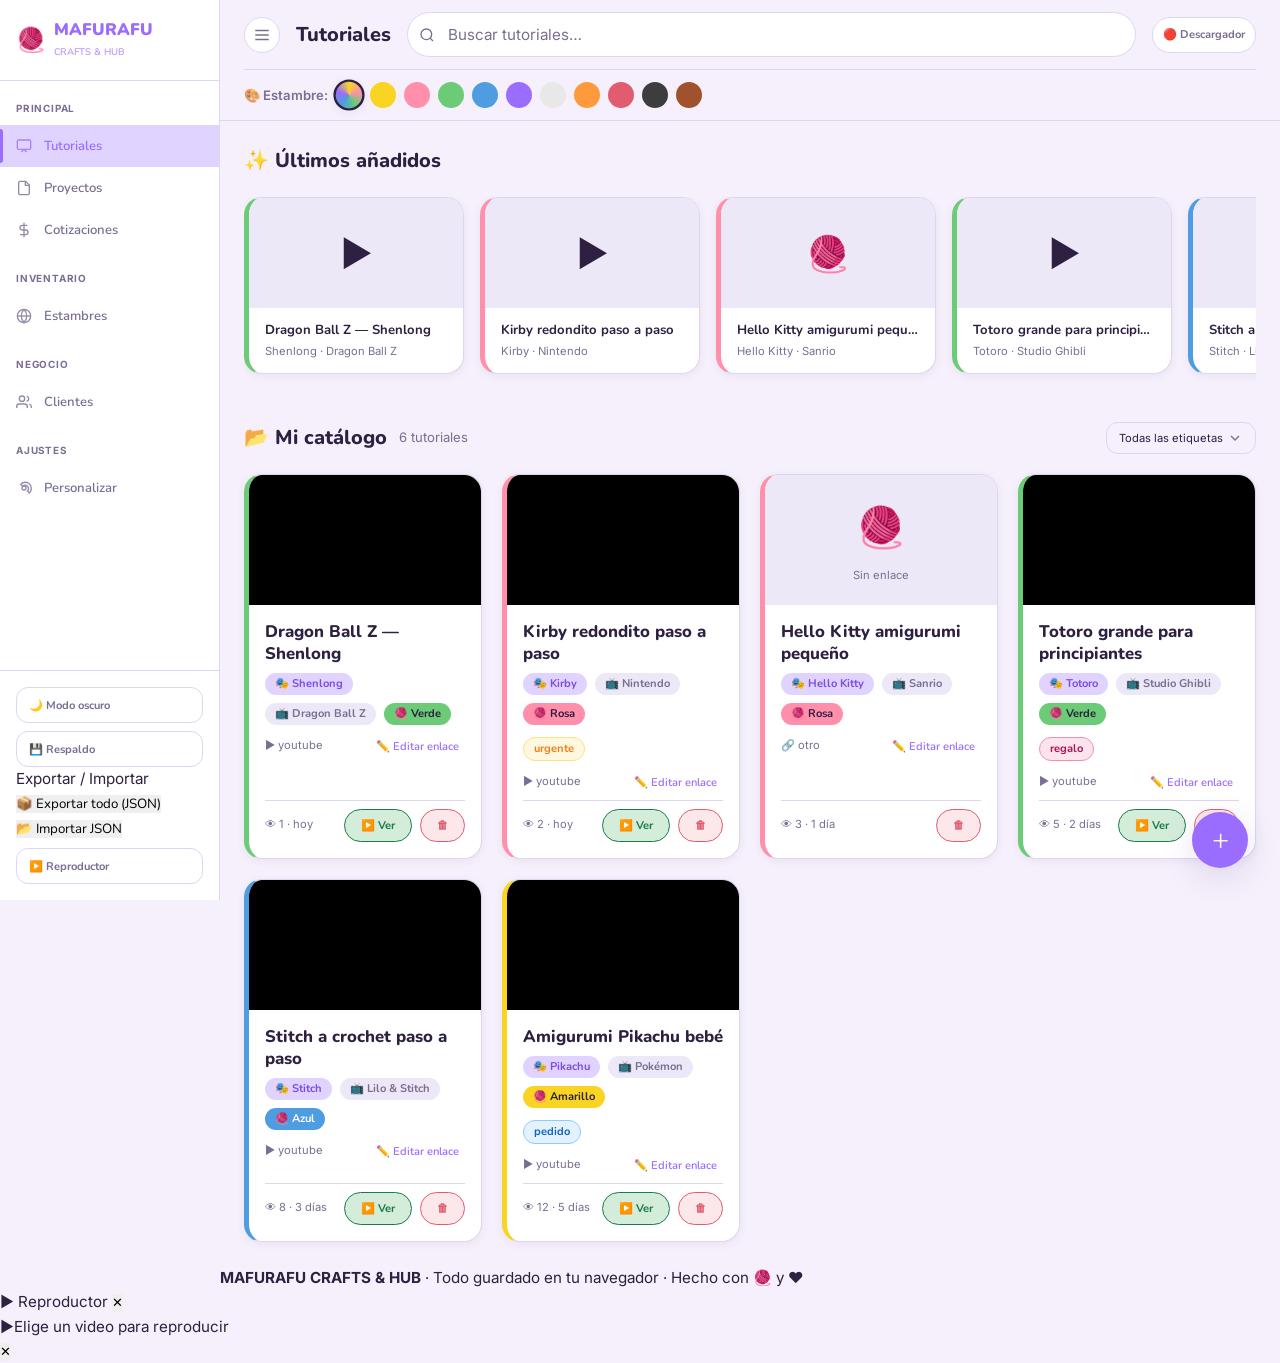
==== index2.html @ 0d252a89 "falta afdinar cosas sirve pero falt aafinaarlas" ====
<!DOCTYPE html>
<html lang="es">
<head>
  <meta charset="UTF-8"/>
  <meta name="viewport" content="width=device-width, initial-scale=1.0"/>
  <title>MAFURAFU CRAFTS & HUB</title>
  <link rel="preconnect" href="https://fonts.googleapis.com"/>
  <link rel="preconnect" href="https://fonts.gstatic.com" crossorigin/>
  <!-- FUENTES CARGADAS: Nunito · Inter · Pacifico · Playfair Display · Quicksand -->
  <link href="https://fonts.googleapis.com/css2?family=Nunito:wght@400;600;700;800;900&family=Inter:wght@400;500;600&family=Pacifico&family=Playfair+Display:wght@700;900&family=Quicksand:wght@500;700&display=swap" rel="stylesheet"/>
  <link rel="stylesheet" href="styles.css"/>
</head>
<body>
<div class="app-layout">
  <!-- ═══════════════════════════════════════════
       SIDEBAR DE NAVEGACIÓN
  ═══════════════════════════════════════════ -->
  <aside class="sidebar" id="sidebar">
    <div class="sidebar-logo">
      <span class="logo-icon">🧶</span>
      <div>MAFURAFU<br><small style="font-size:.6rem;opacity:.7;font-weight:600">CRAFTS & HUB</small></div>
    </div>
    <nav class="sidebar-nav">
      <div class="nav-group-label">Principal</div>
      <button class="nav-item active" data-page="tutoriales">
        <svg width="16" height="16" fill="none" stroke="currentColor" stroke-width="2" viewBox="0 0 24 24"><rect x="2" y="3" width="20" height="14" rx="2"/><path d="m8 21 4-4 4 4"/></svg>
        Tutoriales
      </button>
      <button class="nav-item" data-page="proyectos">
        <svg width="16" height="16" fill="none" stroke="currentColor" stroke-width="2" viewBox="0 0 24 24"><path d="M14.5 2H6a2 2 0 0 0-2 2v16a2 2 0 0 0 2 2h12a2 2 0 0 0 2-2V7.5L14.5 2z"/><polyline points="14 2 14 8 20 8"/></svg>
        Proyectos
      </button>
      <button class="nav-item" data-page="cotizaciones">
        <svg width="16" height="16" fill="none" stroke="currentColor" stroke-width="2" viewBox="0 0 24 24"><line x1="12" y1="1" x2="12" y2="23"/><path d="M17 5H9.5a3.5 3.5 0 0 0 0 7h5a3.5 3.5 0 0 1 0 7H6"/></svg>
        Cotizaciones
      </button>
      <div class="nav-group-label" style="margin-top:var(--space-3)">Inventario</div>
      <button class="nav-item" data-page="estambres">
        <svg width="16" height="16" fill="none" stroke="currentColor" stroke-width="2" viewBox="0 0 24 24"><circle cx="12" cy="12" r="10"/><path d="M12 2a14.5 14.5 0 0 0 0 20 14.5 14.5 0 0 0 0-20"/><path d="M2 12h20"/></svg>
        Estambres
      </button>
      <div class="nav-group-label" style="margin-top:var(--space-3)">Negocio</div>
      <button class="nav-item" data-page="clientes">
        <svg width="16" height="16" fill="none" stroke="currentColor" stroke-width="2" viewBox="0 0 24 24"><path d="M17 21v-2a4 4 0 0 0-4-4H5a4 4 0 0 0-4 4v2"/><circle cx="9" cy="7" r="4"/><path d="M23 21v-2a4 4 0 0 0-3-3.87"/><path d="M16 3.13a4 4 0 0 1 0 7.75"/></svg>
        Clientes
      </button>
      <div class="nav-group-label" style="margin-top:var(--space-3)">Ajustes</div>
      <button class="nav-item" data-page="personalizar">
        <svg width="16" height="16" fill="none" stroke="currentColor" stroke-width="2" viewBox="0 0 24 24"><circle cx="12" cy="12" r="3"/><path d="M19.07 4.93a10 10 0 0 1 1.19 14.69l-3.11-3.11a5 5 0 0 0-7.07-7.07L7 6.41a10 10 0 0 1 12.07-1.48z"/></svg>
        Personalizar
      </button>
    </nav>
    <div class="sidebar-footer">
      <!-- Modo oscuro -->
      <button class="btn-icon" id="dark-mode-btn" title="Modo oscuro" style="width:100%;border-radius:var(--radius-md);gap:var(--space-2);font-size:var(--fs-xs);font-weight:700;font-family:var(--font-display);justify-content:flex-start;padding:0 var(--space-3);">
        🌙 Modo oscuro
      </button>
      <!-- Respaldo -->
      <div style="position:relative">
        <button class="btn-icon" id="backup-btn" style="width:100%;border-radius:var(--radius-md);gap:var(--space-2);font-size:var(--fs-xs);font-weight:700;font-family:var(--font-display);justify-content:flex-start;padding:0 var(--space-3);">
          💾 Respaldo
        </button>
        <div class="backup-menu" id="backup-menu">
          <div class="backup-menu-label">Exportar / Importar</div>
          <button class="backup-menu-item" id="export-btn">📦 Exportar todo (JSON)</button>
          <div class="backup-menu-divider"></div>
          <button class="backup-menu-item" id="import-btn">📂 Importar JSON</button>
        </div>
      </div>
      <!-- Reproductor flotante -->
      <button class="btn-icon" id="open-player-btn" style="width:100%;border-radius:var(--radius-md);gap:var(--space-2);font-size:var(--fs-xs);font-weight:700;font-family:var(--font-display);justify-content:flex-start;padding:0 var(--space-3);">
        ▶️ Reproductor
      </button>
    </div>
  </aside>

  <!-- Overlay para cerrar sidebar en móvil -->
  <div class="sidebar-overlay" id="sidebar-overlay"></div>

  <!-- ═══════════════════════════════════════════
       ÁREA PRINCIPAL
  ═══════════════════════════════════════════ -->
  <div class="main-area">
    <!-- HEADER -->
    <header class="header">
      <div class="header-top">
        <!-- Botón hamburguesa (móvil) -->
        <button class="btn-icon" id="sidebar-toggle" title="Menú" style="display:none">
          <svg width="18" height="18" fill="none" stroke="currentColor" stroke-width="2" viewBox="0 0 24 24"><line x1="3" y1="12" x2="21" y2="12"/><line x1="3" y1="6" x2="21" y2="6"/><line x1="3" y1="18" x2="21" y2="18"/></svg>
        </button>
        <span class="header-page-title" id="header-page-title">Tutoriales</span>
        <div class="search-wrap">
          <svg width="16" height="16" fill="none" stroke="currentColor" stroke-width="2" viewBox="0 0 24 24"><circle cx="11" cy="11" r="8"/><path d="m21 21-4.35-4.35"/></svg>
          <input type="search" id="search-input" class="search-input" placeholder="Buscar…" autocomplete="off"/>
        </div>
        <div class="header-actions">
          <button class="btn-icon" id="downloader-status-btn" title="Estado del descargador" style="font-size:.7rem;font-weight:700;gap:4px;width:auto;padding:0 10px;">
            🔴 Descargador
          </button>
        </div>
      </div>
      <!-- Paleta de colores (solo en tutoriales y proyectos) -->
      <div class="color-palette" id="color-palette" style="display:none">
        <span class="palette-label">🎨 Estambre:</span>
      </div>
    </header>

    <!-- CONTENIDO DE PÁGINAS -->
    <main class="page-content">
      <!-- ═══ PÁGINA: TUTORIALES ═══ -->
      <section class="page-section active" id="page-tutoriales">
        <div class="section-header">
          <h2 class="section-title">✨ Últimos añadidos</h2>
        </div>
        <div class="carousel-track" id="carousel-track"></div>
        <div class="section-header" style="margin-top:var(--space-8)">
          <h2 class="section-title">📂 Mi catálogo</h2>
          <span class="section-count" id="catalog-count"></span>
          <div class="section-actions">
            <select class="form-select" id="filter-tags-tut" style="width:auto;padding:var(--space-2) var(--space-8) var(--space-2) var(--space-3);font-size:var(--fs-xs)">
              <option value="">Todas las etiquetas</option>
              <option value="pedido">Pedido</option>
              <option value="regalo">Regalo</option>
              <option value="bolsa">Bolsa</option>
              <option value="urgente">Urgente</option>
            </select>
          </div>
        </div>
        <div class="cards-grid" id="catalog-grid"></div>
      </section>

      <!-- ═══ PÁGINA: PROYECTOS ═══ -->
      <section class="page-section" id="page-proyectos">
        <div class="section-header">
          <h2 class="section-title">🧶 Proyectos</h2>
          <span class="section-count" id="projects-count"></span>
          <div class="section-actions">
            <select class="form-select" id="filter-status-proj" style="width:auto;padding:var(--space-2) var(--space-8) var(--space-2) var(--space-3);font-size:var(--fs-xs)">
              <option value="">Todos los estados</option>
              <option value="pendiente">Pendiente</option>
              <option value="progreso">En progreso</option>
              <option value="terminado">Terminado</option>
              <option value="entregado">Entregado</option>
            </select>
            <select class="form-select" id="filter-tags-proj" style="width:auto;padding:var(--space-2) var(--space-8) var(--space-2) var(--space-3);font-size:var(--fs-xs)">
              <option value="">Todas las etiquetas</option>
              <option value="pedido">Pedido</option>
              <option value="regalo">Regalo</option>
              <option value="bolsa">Bolsa</option>
              <option value="urgente">Urgente</option>
            </select>
          </div>
        </div>
        <div class="cards-grid" id="projects-grid"></div>
      </section>

      <!-- ═══ PÁGINA: COTIZACIONES ═══ -->
      <section class="page-section" id="page-cotizaciones">
        <div class="section-header">
          <h2 class="section-title">💲 Cotizador de precios</h2>
        </div>
        <div style="display:grid;gap:var(--space-6);grid-template-columns:1fr 1fr;max-width:900px" id="quote-layout">
          <!-- Formulario -->
          <div class="quote-card">
            <h3 style="font-family:var(--font-display);font-weight:800;font-size:var(--fs-md)">Datos del proyecto</h3>
            <div class="form-group" style="margin-bottom:var(--space-4)">
              <label class="form-label">Costo del material (MXN)</label>
              <input class="form-input" type="number" id="q-material" placeholder="0.00" min="0" step="0.01"/>
            </div>
            <div class="form-group" style="margin-bottom:var(--space-4)">
              <label class="form-label">Horas trabajadas</label>
              <input class="form-input" type="number" id="q-hours" placeholder="0" min="0" step="0.5"/>
            </div>
            <div class="form-group" style="margin-bottom:var(--space-4)">
              <label class="form-label">
                Costo por hora (MXN)
                <button type="button" id="edit-hour-rate-btn" style="font-size:var(--fs-xs);color:var(--color-accent);background:none;border:none;cursor:pointer;padding:0 4px;font-weight:600;">✏️ editar</button>
              </label>
              <div style="display:flex;align-items:center;gap:var(--space-2)">
                <input class="form-input" type="number" id="q-hour-rate" placeholder="200.00" min="0" step="1" style="max-width:140px"/>
                <span style="font-size:var(--fs-xs);color:var(--color-text-muted)">$/hr · Base México 2026</span>
              </div>
            </div>
            <div class="form-group" style="margin-bottom:var(--space-2)">
              <label class="form-label">Nivel de detalle</label>
              <div class="quote-detail-selector" id="detail-selector">
                <button class="detail-btn" data-pct="20">Sin detalles<br><small>+20%</small></button>
                <button class="detail-btn" data-pct="25">Poco detalle<br><small>+25%</small></button>
                <button class="detail-btn selected" data-pct="30">Det. moderados<br><small>+30%</small></button>
                <button class="detail-btn" data-pct="35">Mucho detalle<br><small>+35%</small></button>
                <button class="detail-btn" data-pct="40">Demasiados det.<br><small>+40%</small></button>
              </div>
            </div>
            <div class="form-group" style="margin-bottom:var(--space-2)">
              <label class="form-label">Precio de venta real (si ya tiene uno)</label>
              <input class="form-input" type="number" id="q-real-price" placeholder="Opcional" min="0" step="1"/>
            </div>
            <button class="btn-primary" id="calc-quote-btn" style="width:100%">Calcular precio 💲</button>
          </div>
          <!-- Resultado -->
          <div class="quote-result-box" id="quote-result-box" style="align-self:start">
            <div class="quote-result-title">PRECIO SUGERIDO DE VENTA</div>
            <div class="quote-result-price" id="quote-price">$0.00</div>
            <div class="quote-breakdown" id="quote-breakdown">
              <div class="quote-line"><span>Costo material</span><span id="ql-material">$0</span></div>
              <div class="quote-line"><span>Mano de obra</span><span id="ql-labor">$0</span></div>
              <div class="quote-line"><span>% detalle</span><span id="ql-pct">30%</span></div>
              <div class="quote-line total"><span>Precio sugerido</span><span id="ql-total">$0</span></div>
              <div class="quote-line" id="ql-gain-row" style="display:none"><span>Ganancia estimada</span><span id="ql-gain" class="price-gain">$0</span></div>
            </div>
            <button class="btn-primary" id="save-quote-btn" style="width:100%;margin-top:var(--space-4)">Guardar cotización</button>
          </div>
        </div>
        <!-- Lista de cotizaciones guardadas -->
        <div style="margin-top:var(--space-8)">
          <div class="section-header"><h2 class="section-title">📋 Cotizaciones guardadas</h2></div>
          <div class="cards-grid" id="quotes-grid"></div>
        </div>
      </section>

      <!-- ═══ PÁGINA: ESTAMBRES ═══ -->
      <section class="page-section" id="page-estambres">
        <div class="section-header">
          <h2 class="section-title">🧶 Inventario de estambre</h2>
          <span class="section-count" id="yarn-count"></span>
        </div>
        <div class="yarn-inventory-grid" id="yarn-inventory-grid"></div>
      </section>

      <!-- ═══ PÁGINA: CLIENTES ═══ -->
      <section class="page-section" id="page-clientes">
        <div class="section-header">
          <h2 class="section-title">👥 Clientes</h2>
          <span class="section-count" id="clients-count"></span>
        </div>
        <div class="cards-grid" style="grid-template-columns:1fr" id="clients-grid"></div>
      </section>

      <!-- ═══ PÁGINA: PERSONALIZAR ═══ -->
      <section class="page-section" id="page-personalizar">
        <div class="section-header"><h2 class="section-title">🎨 Personalizar interfaz</h2></div>
        <div class="customize-section">
          <!-- Fondo -->
          <div class="customize-card">
            <h3>🖼️ Color de fondo</h3>
            <div style="display:flex;align-items:center;gap:var(--space-4);flex-wrap:wrap">
              <label style="display:flex;flex-direction:column;align-items:center;gap:4px;cursor:pointer;font-size:var(--fs-xs)">
                <input type="color" id="bg-color-picker" value="#f5f0fb" style="width:52px;height:52px;border-radius:50%;border:3px solid var(--color-border);cursor:pointer;appearance:none;-webkit-appearance:none;padding:3px"/>
                Color fondo
              </label>
              <label style="display:flex;flex-direction:column;align-items:center;gap:4px;cursor:pointer;font-size:var(--fs-xs)">
                <input type="color" id="accent-color-picker" value="#9b6dff" style="width:52px;height:52px;border-radius:50%;border:3px solid var(--color-border);cursor:pointer;appearance:none;-webkit-appearance:none;padding:3px"/>
                Color acento
              </label>
              <div>
                <div style="font-size:var(--fs-sm);font-weight:600;margin-bottom:var(--space-2)">Temas predefinidos</div>
                <div class="color-theme-row" id="color-themes-row"></div>
              </div>
            </div>
          </div>
          <!-- Tipografía -->
          <div class="customize-card">
            <h3>✍️ Tipografía</h3>
            <div style="margin-bottom:var(--space-3)">
              <div style="font-size:var(--fs-sm);font-weight:600;margin-bottom:var(--space-2)">Fuente de títulos (display)</div>
              <div class="font-preview-row" id="font-display-options"></div>
            </div>
            <div>
              <div style="font-size:var(--fs-sm);font-weight:600;margin-bottom:var(--space-2)">Fuente de texto (body)</div>
              <div class="font-preview-row" id="font-body-options"></div>
            </div>
            <div style="margin-top:var(--space-4)">
              <label class="form-label">Agregar fuente desde Google Fonts (nombre exacto)</label>
              <div style="display:flex;gap:var(--space-2)">
                <input class="form-input" type="text" id="custom-font-input" placeholder="Ej: Caveat, Lobster, Lato…" style="flex:1"/>
                <select class="form-select" id="custom-font-target" style="width:auto;padding:var(--space-3) var(--space-8) var(--space-3) var(--space-3)">
                  <option value="display">Títulos</option>
                  <option value="body">Texto</option>
                </select>
                <button class="btn-primary" id="load-custom-font-btn" style="white-space:nowrap">Cargar</button>
              </div>
              <p class="form-hint">Escribe el nombre de cualquier fuente de <a href="https://fonts.google.com" target="_blank" style="color:var(--color-accent)">Google Fonts</a></p>
            </div>
          </div>
          <!-- Costo por hora -->
          <div class="customize-card">
            <h3>⏱️ Tarifa por hora (México)</h3>
            <div class="hour-rate-row">
              <label>Costo hora de trabajo:</label>
              <input class="form-input" type="number" id="global-hour-rate" placeholder="200" min="1" step="1"/>
              <span style="font-size:var(--fs-sm);color:var(--color-text-muted)">MXN / hora</span>
              <button class="btn-primary" id="save-hour-rate-btn">Guardar</button>
            </div>
            <p class="form-hint" style="margin-top:var(--space-2)">Esta tarifa se usa como base en el cotizador. Actualiza según el salario vigente.</p>
          </div>
        </div>
      </section>
    </main><!-- /page-content -->

    <footer class="footer">
      <strong>MAFURAFU CRAFTS & HUB</strong> · Todo guardado en tu navegador · Hecho con 🧶 y ❤️
    </footer>
  </div><!-- /main-area -->
</div><!-- /app-layout -->

<!-- FAB contextual -->
<button class="fab" id="fab-btn" title="Agregar nuevo" aria-label="Agregar">+</button>

<!-- ═══════════════════════════════════════════
     REPRODUCTOR FLOTANTE ARRASTRABLE
═══════════════════════════════════════════ -->
<div class="float-player" id="float-player">
  <div class="float-player-header" id="float-player-handle">
    <span>▶️</span>
    <span class="float-player-title" id="float-player-title">Reproductor</span>
    <button class="float-player-close" id="float-player-close">✕</button>
  </div>
  <div class="float-player-body">
    <div class="player-placeholder" id="player-placeholder">
      <span>▶️</span><span>Elige un video para reproducir</span>
    </div>
    <iframe id="float-player-iframe" src="" title="Reproductor" allow="accelerometer;autoplay;clipboard-write;encrypted-media;gyroscope;picture-in-picture" allowfullscreen style="display:none"></iframe>
  </div>
</div>

<!-- LIGHTBOX -->
<div class="lightbox" id="lightbox">
  <button class="lightbox-close" id="lightbox-close">✕</button>
  <img id="lightbox-img" src="" alt=""/>
</div>

<!-- ═══════════════════════════════════════════
     MODALES
═══════════════════════════════════════════ -->

<!-- MODAL: NUEVO TUTORIAL -->
<div class="modal-overlay" id="modal-tutorial">
  <div class="modal-box">
    <div class="modal-header">
      <h2 class="modal-title">✍️ Nuevo tutorial</h2>
      <button class="modal-close" data-modal="modal-tutorial">✕</button>
    </div>
    <div class="form-group">
      <label class="form-label">Título <span class="req">*</span></label>
      <input class="form-input" type="text" id="t-titulo" placeholder="Ej. Amigurumi Pikachu" maxlength="80"/>
    </div>
    <div class="form-row">
      <div class="form-group">
        <label class="form-label">Personaje <span class="req">*</span></label>
        <input class="form-input" type="text" id="t-personaje" placeholder="Ej. Pikachu" maxlength="50"/>
      </div>
      <div class="form-group">
        <label class="form-label">Saga / Serie</label>
        <input class="form-input" type="text" id="t-saga" placeholder="Ej. Pokémon" maxlength="50"/>
      </div>
    </div>
    <!-- COLOR -->
    <div class="form-group">
      <label class="form-label">Color de estambre <span class="req">*</span></label>
      <div class="color-chips-grid" id="tut-color-chips"></div>
      <button type="button" class="btn-add-color" id="tut-btn-add-color">
        <svg width="13" height="13" fill="none" stroke="currentColor" stroke-width="2.5" viewBox="0 0 24 24"><line x1="12" y1="5" x2="12" y2="19"/><line x1="5" y1="12" x2="19" y2="12"/></svg>
        Agregar color personalizado
      </button>
      <div class="custom-color-panel" id="tut-color-panel">
        <div class="ccp-row">
          <label class="ccp-wheel-wrap">
            <input type="color" id="tut-cpicker" value="#ff69b4"/>
            <span class="ccp-wheel-label">🎨 Rueda</span>
          </label>
          <div class="ccp-fields">
            <div class="ccp-preview-big" id="tut-cpreview"></div>
            <div class="ccp-hex-label">Hex</div>
            <input class="ccp-hex-input" type="text" id="tut-chex" placeholder="#ff69b4" maxlength="7"/>
          </div>
        </div>
        <div class="ccp-name-row">
          <input class="form-input" type="text" id="tut-cname" placeholder="Nombre del color" maxlength="30"/>
          <button type="button" class="btn-save-custom-color" id="tut-csave">Guardar y usar</button>
        </div>
      </div>
      <div class="selected-color-row" id="tut-selected-row">
        <div class="color-preview-swatch" id="tut-swatch"></div>
        <span class="selected-color-name" id="tut-color-name">Ninguno</span>
      </div>
    </div>
    <!-- ENLACE -->
    <div class="form-group">
      <label class="form-label">Enlace del tutorial</label>
      <div style="display:flex;gap:var(--space-2)">
        <select class="form-select" id="t-link-type" style="width:auto;padding:var(--space-3) var(--space-8) var(--space-3) var(--space-3)">
          <option value="youtube">▶️ YouTube</option>
          <option value="tiktok">🎵 TikTok</option>
          <option value="instagram">📸 Instagram</option>
          <option value="pdf">📄 PDF</option>
          <option value="otro">🔗 Otro</option>
        </select>
        <input class="form-input" type="url" id="t-url" placeholder="https://…" style="flex:1"/>
      </div>
      <p class="form-hint">YouTube se incrusta automáticamente. Otros tipos se abren en nueva pestaña.</p>
    </div>
    <!-- DESCARGAR VIDEO -->
    <div class="form-group" id="tut-download-row" style="display:none">
      <label class="form-label">⬇️ Descargador</label>
      <div style="display:flex;gap:var(--space-2);align-items:center;flex-wrap:wrap">
        <button type="button" class="btn-secondary" id="tut-get-info-btn" style="font-size:var(--fs-xs)">🔍 Obtener info</button>
        <button type="button" class="btn-secondary" id="tut-transcript-btn" style="font-size:var(--fs-xs)">📝 Transcripción</button>
        <button type="button" class="btn-primary" id="tut-download-btn" style="font-size:var(--fs-xs)">⬇️ Descargar video</button>
      </div>
      <div id="tut-download-result" style="margin-top:var(--space-2);font-size:var(--fs-xs);color:var(--color-text-muted)"></div>
    </div>
    <!-- ETIQUETAS -->
    <div class="form-group">
      <label class="form-label">Etiquetas</label>
      <div style="display:flex;flex-wrap:wrap;gap:var(--space-2)" id="tut-tag-selector">
        <label class="color-chip" style="cursor:pointer"><input type="checkbox" value="pedido" style="display:none"> 📦 Pedido</label>
        <label class="color-chip" style="cursor:pointer"><input type="checkbox" value="regalo" style="display:none"> 🎁 Regalo</label>
        <label class="color-chip" style="cursor:pointer"><input type="checkbox" value="bolsa" style="display:none"> 🛍️ Bolsa</label>
        <label class="color-chip" style="cursor:pointer"><input type="checkbox" value="urgente" style="display:none"> 🔥 Urgente</label>
      </div>
    </div>
    <div class="form-actions">
      <button class="btn-secondary" data-modal="modal-tutorial">Cancelar</button>
      <button class="btn-primary" id="save-tutorial-btn">Guardar tutorial 🧶</button>
    </div>
  </div>
</div>

<!-- MODAL: NUEVO PROYECTO -->
<div class="modal-overlay" id="modal-proyecto">
  <div class="modal-box modal-wide">
    <div class="modal-header">
      <h2 class="modal-title">🧶 Nuevo proyecto</h2>
      <button class="modal-close" data-modal="modal-proyecto">✕</button>
    </div>
    <div class="form-row">
      <div class="form-group">
        <label class="form-label">Nombre del proyecto <span class="req">*</span></label>
        <input class="form-input" type="text" id="p-nombre" placeholder="Ej. Muñeco Stitch grande" maxlength="80"/>
      </div>
      <div class="form-group">
        <label class="form-label">Cliente (opcional)</label>
        <input class="form-input" type="text" id="p-cliente" placeholder="Nombre del cliente" list="clients-datalist"/>
        <datalist id="clients-datalist"></datalist>
      </div>
    </div>
    <div class="form-row">
      <div class="form-group">
        <label class="form-label">Estado</label>
        <select class="form-select" id="p-estado">
          <option value="pendiente">⏳ Pendiente</option>
          <option value="progreso">🔧 En progreso</option>
          <option value="terminado">✅ Terminado</option>
          <option value="entregado">📦 Entregado</option>
        </select>
      </div>
      <div class="form-group">
        <label class="form-label">Número de colores de estambre</label>
        <input class="form-input" type="number" id="p-num-colors" placeholder="1" min="1" max="20" value="1"/>
      </div>
    </div>
    <!-- Colores del proyecto -->
    <div class="form-group">
      <label class="form-label">Colores a usar</label>
      <div id="p-colors-slots"></div>
    </div>
    <!-- Materiales extra -->
    <div class="form-group">
      <label class="form-label">Materiales extra (ojitos, alambre, botones…)</label>
      <div id="p-extras-list"></div>
      <button type="button" class="btn-add-color" id="p-add-extra-btn">+ Agregar extra</button>
      <p class="form-hint">Puedes usar emojis para representar el material: 👀 ojitos · 🔗 alambre · 🪡 aguja</p>
    </div>
    <!-- Datos de costo -->
    <div class="form-row">
      <div class="form-group">
        <label class="form-label">Metros estimados de estambre</label>
        <input class="form-input" type="number" id="p-metros" placeholder="0" min="0"/>
      </div>
      <div class="form-group">
        <label class="form-label">Costo del material (MXN)</label>
        <input class="form-input" type="number" id="p-costo-material" placeholder="0.00" min="0" step="0.01"/>
      </div>
    </div>
    <div class="form-row">
      <div class="form-group">
        <label class="form-label">Horas estimadas de trabajo</label>
        <input class="form-input" type="number" id="p-horas" placeholder="0" min="0" step="0.5"/>
      </div>
      <div class="form-group">
        <label class="form-label">Nivel de detalle</label>
        <select class="form-select" id="p-detalle">
          <option value="20">Sin detalles (+20%)</option>
          <option value="25">Poco detalle (+25%)</option>
          <option value="30" selected>Det. moderados (+30%)</option>
          <option value="35">Mucho detalle (+35%)</option>
          <option value="40">Demasiados det. (+40%)</option>
        </select>
      </div>
    </div>
    <div class="form-group">
      <label class="form-label">Notas / descripción</label>
      <textarea class="form-textarea" id="p-notas" placeholder="Descripción, especificaciones, etc."></textarea>
    </div>
    <!-- Etiquetas -->
    <div class="form-group">
      <label class="form-label">Etiquetas</label>
      <div style="display:flex;flex-wrap:wrap;gap:var(--space-2)" id="proj-tag-selector">
        <label class="color-chip" style="cursor:pointer"><input type="checkbox" value="pedido" style="display:none"> 📦 Pedido</label>
        <label class="color-chip" style="cursor:pointer"><input type="checkbox" value="regalo" style="display:none"> 🎁 Regalo</label>
        <label class="color-chip" style="cursor:pointer"><input type="checkbox" value="bolsa" style="display:none"> 🛍️ Bolsa</label>
        <label class="color-chip" style="cursor:pointer"><input type="checkbox" value="urgente" style="display:none"> 🔥 Urgente</label>
      </div>
    </div>
    <div class="form-actions">
      <button class="btn-secondary" data-modal="modal-proyecto">Cancelar</button>
      <button class="btn-primary" id="save-proyecto-btn">Guardar proyecto 🧶</button>
    </div>
  </div>
</div>

<!-- MODAL: NUEVO ESTAMBRE -->
<div class="modal-overlay" id="modal-estambre">
  <div class="modal-box">
    <div class="modal-header">
      <h2 class="modal-title">🧶 Agregar estambre</h2>
      <button class="modal-close" data-modal="modal-estambre">✕</button>
    </div>
    <div class="form-group">
      <label class="form-label">Nombre / marca <span class="req">*</span></label>
      <input class="form-input" type="text" id="y-nombre" placeholder="Ej. Caron · Amigurumi suave"/>
    </div>
    <div class="form-row">
      <div class="form-group">
        <label class="form-label">Color <span class="req">*</span></label>
        <div class="color-chips-grid" id="yarn-color-chips" style="max-height:120px;overflow-y:auto"></div>
        <div class="selected-color-row" id="yarn-selected-row" style="margin-top:var(--space-2)">
          <div class="color-preview-swatch" id="yarn-swatch"></div>
          <span class="selected-color-name" id="yarn-color-name">Ninguno</span>
        </div>
      </div>
      <div class="form-group">
        <label class="form-label">Gramaje (g)</label>
        <input class="form-input" type="number" id="y-gramaje" placeholder="100" min="0"/>
        <label class="form-label" style="margin-top:var(--space-2)">Cantidad (bolas)</label>
        <input class="form-input" type="number" id="y-cantidad" placeholder="1" min="1"/>
      </div>
    </div>
    <div class="form-group">
      <label class="form-label">Nivel actual</label>
      <div style="display:flex;gap:var(--space-2);flex-wrap:wrap">
        <button type="button" class="detail-btn selected" data-level="100">🟢 Completo</button>
        <button type="button" class="detail-btn" data-level="75">🟡 Sobra mucho</button>
        <button type="button" class="detail-btn" data-level="50">🟠 Sobra poco</button>
        <button type="button" class="detail-btn" data-level="25">🔴 Casi sin</button>
        <button type="button" class="detail-btn" data-level="0">⚫ Agotado</button>
      </div>
    </div>
    <div class="form-actions">
      <button class="btn-secondary" data-modal="modal-estambre">Cancelar</button>
      <button class="btn-primary" id="save-estambre-btn">Guardar estambre</button>
    </div>
  </div>
</div>

<!-- MODAL: NUEVO CLIENTE -->
<div class="modal-overlay" id="modal-cliente">
  <div class="modal-box">
    <div class="modal-header">
      <h2 class="modal-title">👤 Nuevo cliente</h2>
      <button class="modal-close" data-modal="modal-cliente">✕</button>
    </div>
    <div class="form-row">
      <div class="form-group">
        <label class="form-label">Nombre <span class="req">*</span></label>
        <input class="form-input" type="text" id="c-nombre" placeholder="Nombre completo"/>
      </div>
      <div class="form-group">
        <label class="form-label">Teléfono / WhatsApp</label>
        <input class="form-input" type="tel" id="c-tel" placeholder="+52 …"/>
      </div>
    </div>
    <div class="form-group">
      <label class="form-label">Notas</label>
      <textarea class="form-textarea" id="c-notas" placeholder="Preferencias, colores favoritos, etc."></textarea>
    </div>
    <div class="form-actions">
      <button class="btn-secondary" data-modal="modal-cliente">Cancelar</button>
      <button class="btn-primary" id="save-cliente-btn">Guardar cliente</button>
    </div>
  </div>
</div>

<!-- MODAL: MARCAR PROYECTO TERMINADO -->
<div class="modal-overlay" id="modal-finish">
  <div class="modal-box">
    <div class="modal-header">
      <h2 class="modal-title">🎉 Marcar como terminado</h2>
      <button class="modal-close" data-modal="modal-finish">✕</button>
    </div>
    <div class="form-group">
      <label class="form-label">Precio final de venta (MXN)</label>
      <input class="form-input" type="number" id="f-precio-real" placeholder="0.00" min="0" step="0.01"/>
    </div>
    <div class="form-group">
      <label class="form-label">Tiempo real invertido</label>
      <input class="form-input" type="text" id="f-tiempo-real" placeholder="Ej. 3 días / 12 horas"/>
    </div>
    <div class="form-group">
      <label class="form-label">Notas o comentarios finales</label>
      <textarea class="form-textarea" id="f-notas" placeholder="Detalles de entrega, comentarios del cliente..."></textarea>
    </div>
    <div class="form-actions">
      <button class="btn-secondary" data-modal="modal-finish">Cancelar</button>
      <button class="btn-primary" id="confirm-finish-btn">Guardar y finalizar 🎉</button>
    </div>
  </div>
</div>

<script src="app.js"></script>
</body>
</html>
---- styles.css ----
/* ============================================================
   MAFURAFU CRAFTS & HUB — styles.css
   ============================================================ */

/* 1. VARIABLES GLOBALES */
:root {
  --color-bg:          #f5f0fb;
  --color-surface:     #ffffff;
  --color-surface-alt: #ede8f7;
  --color-accent:      #9b6dff;
  --color-accent-dark: #7c4de0;
  --color-accent-soft: #e9dfff;
  --color-text:        #2d2040;
  --color-text-muted:  #7a6e92;
  --color-border:      #ddd6f0;
  --color-danger:      #e05c6e;
  --color-danger-soft: #fce8eb;
  --color-success:     #1a7a4a;
  --color-success-soft:#d4edda;
  --color-warning:     #e8a020;
  --color-warning-soft:#fff3cd;

  /* Colores de estambre */
  --yarn-Amarillo: #f9d423;
  --yarn-Rosa:     #ff8fab;
  --yarn-Verde:    #6bcb77;
  --yarn-Azul:     #4d9de0;
  --yarn-Morado:   #9b6dff;
  --yarn-Blanco:   #e8e8e8;
  --yarn-Naranja:  #ff9a3c;
  --yarn-Rojo:     #e05c6e;
  --yarn-Negro:    #3d3d3d;
  --yarn-Café:     #a0522d;

  /* Tipografía */
  --font-display: 'Nunito', sans-serif;
  --font-body:    'Inter', sans-serif;
  --fs-xs:   0.70rem;
  --fs-sm:   0.82rem;
  --fs-base: 0.95rem;
  --fs-md:   1.05rem;
  --fs-lg:   1.25rem;
  --fs-xl:   1.6rem;
  --fs-2xl:  2.1rem;

  /* Espaciado */
  --space-1: .25rem; --space-2: .5rem;
  --space-3: .75rem; --space-4: 1rem;
  --space-5: 1.25rem;--space-6: 1.5rem;
  --space-8: 2rem;   --space-10:2.5rem; --space-12:3rem;

  /* Bordes y sombras */
  --radius-sm:   6px;
  --radius-md:  12px; --radius-lg:  18px;
  --radius-xl:   24px; --radius-full:9999px;
  --shadow-sm:  0 2px 8px rgba(90,50,140,.07);
  --shadow-md:  0 4px 20px rgba(90,50,140,.11);
  --shadow-lg:  0 8px 32px rgba(90,50,140,.15);

  --transition: .2s ease;

  /* Modo oscuro */
  --dark-bg:      #1a1425;
  --dark-surface: #241b35;
  --dark-surface-alt:#2e2344;
  --dark-border:  #3d2f58;
  --dark-text:    #ece8f5;
  --dark-muted:   #a093c0;
}

/* 2. MODO OSCURO */
body.dark {
  --color-bg:          var(--dark-bg);
  --color-surface:     var(--dark-surface);
  --color-surface-alt: var(--dark-surface-alt);
  --color-border:      var(--dark-border);
  --color-text:        var(--dark-text);
  --color-text-muted:  var(--dark-muted);
}
body.dark .header { background: rgba(26,20,37,.92); }
body.dark .modal-box,
body.dark .backup-menu,
body.dark .custom-color-panel,
body.dark .panel-overlay .panel-box { background: var(--dark-surface); }

/* 3. RESET Y BASE */
*, *::before, *::after { box-sizing: border-box; margin: 0; padding: 0; }
html { scroll-behavior: smooth; }
body {
  font-family: var(--font-body);
  font-size: var(--fs-base);
  color: var(--color-text);
  background-color: var(--color-bg);
  background-image: url("data:image/svg+xml,%3Csvg width='40' height='40' viewBox='0 0 40 40' xmlns='http://www.w3.org/2000/svg'%3E%3Cg fill='%239b6dff' fill-opacity='0.04'%3E%3Ccircle cx='20' cy='20' r='3'/%3E%3Ccircle cx='0' cy='0' r='3'/%3E%3Ccircle cx='40' cy='0' r='3'/%3E%3Ccircle cx='0' cy='40' r='3'/%3E%3Ccircle cx='40' cy='40' r='3'/%3E%3C/g%3E%3C/SVG%3E");
  min-height: 100vh;
  line-height: 1.6;
  transition: background-color var(--transition), color var(--transition);
}
img { display: block; max-width: 100%; }
button { cursor: pointer; font-family: var(--font-display); border: none; }
input, select, textarea { font-family: var(--font-body); }
a { color: inherit; text-decoration: none; }

/* 4. LAYOUT PRINCIPAL */
.app-layout { display: flex; min-height: 100vh; }
.sidebar {
  width: 220px;
  flex-shrink: 0;
  background: var(--color-surface);
  border-right: 1px solid var(--color-border);
  display: flex;
  flex-direction: column;
  position: sticky;
  top: 0;
  height: 100vh;
  overflow-y: auto;
  z-index: 90;
  transition: width var(--transition), transform var(--transition);
}
.sidebar-logo {
  padding: var(--space-5) var(--space-4);
  font-family: var(--font-display);
  font-weight: 900;
  font-size: var(--fs-md);
  color: var(--color-accent);
  display: flex;
  align-items: center;
  gap: var(--space-2);
  border-bottom: 1px solid var(--color-border);
  line-height: 1.2;
}
.sidebar-logo .logo-icon { font-size: 1.5rem; }
.sidebar-nav { flex: 1; padding: var(--space-3) 0; }
.nav-group-label {
  padding: var(--space-2) var(--space-4);
  font-size: 0.62rem;
  font-weight: 700;
  letter-spacing: .08em;
  text-transform: uppercase;
  color: var(--color-text-muted);
}
.nav-item {
  display: flex;
  align-items: center;
  gap: var(--space-3);
  padding: var(--space-3) var(--space-4);
  font-size: var(--fs-sm);
  font-weight: 600;
  font-family: var(--font-display);
  color: var(--color-text-muted);
  border: none;
  background: none;
  width: 100%;
  text-align: left;
  border-radius: 0;
  cursor: pointer;
  transition: background var(--transition), color var(--transition);
  position: relative;
}
.nav-item:hover { background: var(--color-surface-alt); color: var(--color-text); }
.nav-item.active { background: var(--color-accent-soft); color: var(--color-accent); }
.nav-item.active::before {
  content: '';
  position: absolute;
  left: 0; top: 4px; bottom: 4px;
  width: 3px;
  background: var(--color-accent);
  border-radius: 0 var(--radius-full) var(--radius-full) 0;
}
.nav-item svg { flex-shrink: 0; opacity: .8; }
.sidebar-footer {
  padding: var(--space-4);
  border-top: 1px solid var(--color-border);
  display: flex;
  flex-direction: column;
  gap: var(--space-2);
}

.main-area { flex: 1; min-width: 0; display: flex; flex-direction: column; }
.header {
  position: sticky;
  top: 0;
  z-index: 80;
  background: rgba(245,240,251,.92);
  backdrop-filter: blur(16px);
  -webkit-backdrop-filter: blur(16px);
  border-bottom: 1px solid var(--color-border);
  padding: var(--space-3) var(--space-6);
}
.header-top { display: flex; align-items: center; gap: var(--space-4); flex-wrap: wrap; }
.header-page-title {
  font-family: var(--font-display);
  font-size: var(--fs-lg);
  font-weight: 800;
  color: var(--color-text);
  white-space: nowrap;
}
.search-wrap { flex: 1; min-width: 160px; position: relative; }
.search-wrap svg {
  position: absolute;
  left: 12px; top: 50%;
  transform: translateY(-50%);
  color: var(--color-text-muted);
  pointer-events: none;
}
.search-input {
  width: 100%;
  padding: var(--space-3) var(--space-4) var(--space-3) 2.5rem;
  border: 1.5px solid var(--color-border);
  border-radius: var(--radius-full);
  background: var(--color-surface);
  font-size: var(--fs-base);
  color: var(--color-text);
  outline: none;
  transition: border-color var(--transition), box-shadow var(--transition);
}
.search-input:focus { border-color: var(--color-accent); box-shadow: 0 0 0 3px var(--color-accent-soft); }
.search-input::placeholder { color: var(--color-text-muted); }
.header-actions { display: flex; align-items: center; gap: var(--space-2); }

.color-palette {
  display: flex;
  align-items: center;
  gap: var(--space-2);
  flex-wrap: wrap;
  margin-top: var(--space-3);
  padding-top: var(--space-3);
  border-top: 1px solid var(--color-border);
}
.palette-label { font-size: var(--fs-sm); font-weight: 600; color: var(--color-text-muted); white-space: nowrap; }
.color-btn {
  width: 26px; height: 26px;
  border-radius: var(--radius-full);
  border: 2.5px solid transparent;
  transition: transform var(--transition), box-shadow var(--transition), border-color var(--transition);
  flex-shrink: 0;
}
.color-btn:hover { transform: scale(1.15); }
.color-btn.active { border-color: var(--color-text); transform: scale(1.2); box-shadow: var(--shadow-sm); }
.color-btn[data-color="Todos"] { background: conic-gradient(#f9d423,#ff8fab,#6bcb77,#4d9de0,#9b6dff,#f9d423); }

.page-content { flex: 1; padding: var(--space-6); }
.page-section { display: none; }
.page-section.active { display: block; }

/* 5. BOTONES Y CONTROLES COMUNES */
.btn-icon {
  width: 36px; height: 36px;
  border-radius: var(--radius-full);
  background: var(--color-surface);
  border: 1.5px solid var(--color-border);
  color: var(--color-text-muted);
  display: flex; align-items: center; justify-content: center;
  transition: all var(--transition);
  font-size: .9rem;
}
.btn-icon:hover { background: var(--color-accent-soft); border-color: var(--color-accent); color: var(--color-accent); }
.btn-primary {
  padding: var(--space-3) var(--space-6);
  background: var(--color-accent);
  color: #fff;
  border-radius: var(--radius-full);
  font-size: var(--fs-base);
  font-weight: 700;
  transition: background var(--transition), transform .15s;
  border: none;
}
.btn-primary:hover { background: var(--color-accent-dark); }
.btn-primary:active { transform: scale(.97); }
.btn-secondary {
  padding: var(--space-3) var(--space-6);
  background: var(--color-surface-alt);
  color: var(--color-text);
  border-radius: var(--radius-full);
  font-size: var(--fs-base);
  font-weight: 600;
  border: 1.5px solid var(--color-border);
  transition: background var(--transition);
}
.btn-secondary:hover { background: var(--color-border); }
.btn-danger {
  padding: var(--space-2) var(--space-4);
  background: var(--color-danger-soft);
  color: var(--color-danger);
  border-radius: var(--radius-full);
  font-size: var(--fs-xs);
  font-weight: 700;
  border: 1px solid var(--color-danger);
  transition: background var(--transition);
}
.btn-danger:hover { background: var(--color-danger); color: #fff; }
.btn-success {
  padding: var(--space-2) var(--space-4);
  background: var(--color-success-soft);
  color: var(--color-success);
  border-radius: var(--radius-full);
  font-size: var(--fs-xs);
  font-weight: 700;
  border: 1px solid var(--color-success);
  transition: background var(--transition);
}
.btn-success:hover { background: var(--color-success); color: #fff; }

.fab {
  position: fixed;
  bottom: var(--space-8);
  right: var(--space-8);
  width: 56px; height: 56px;
  border-radius: var(--radius-full);
  background: var(--color-accent);
  color: #fff;
  font-size: 1.8rem;
  font-weight: 300;
  box-shadow: var(--shadow-lg);
  display: flex; align-items: center; justify-content: center;
  z-index: 200;
  transition: background var(--transition), transform var(--transition);
  line-height: 1;
  border: none;
}
.fab:hover { background: var(--color-accent-dark); transform: scale(1.08) rotate(90deg); }
.fab:active { transform: scale(.96) rotate(90deg); }

.tag {
  display: inline-flex;
  align-items: center;
  gap: 4px;
  padding: 2px 10px;
  border-radius: var(--radius-full);
  font-size: var(--fs-xs);
  font-weight: 700;
  font-family: var(--font-display);
  white-space: nowrap;
}
.tag-persona { background: var(--color-accent-soft); color: var(--color-accent-dark); }
.tag-saga    { background: var(--color-surface-alt); color: var(--color-text-muted); }
.tag-label   { background: #fff3e0; color: #e65100; border: 1px solid #ffcc80; }
.tag-pedido  { background: #e3f2fd; color: #1565c0; border: 1px solid #90caf9; }
.tag-regalo  { background: #fce4ec; color: #ad1457; border: 1px solid #f48fb1; }
.tag-bolsa   { background: #e8f5e9; color: #2e7d32; border: 1px solid #a5d6a7; }
.tag-urgente { background: #fff8e1; color: #f57f17; border: 1px solid #ffe082; }
.tag-custom  { background: var(--color-surface-alt); color: var(--color-text); border: 1px solid var(--color-border); }
.tag-color   { color: #fff; }

.badge {
  display: inline-block;
  padding: 2px 8px;
  border-radius: var(--radius-full);
  font-size: var(--fs-xs);
  font-weight: 700;
}
.badge-pendiente { background:#fff3cd; color:#856404; }
.badge-progreso  { background:#cce5ff; color:#004085; }
.badge-terminado { background:#d4edda; color:#155724; }
.badge-entregado { background:#d1ecf1; color:#0c5460; }

/* 6. FORMULARIOS */
.form-group { margin-bottom: var(--space-5); }
.form-label {
  display: block;
  font-size: var(--fs-sm);
  font-weight: 600;
  color: var(--color-text);
  margin-bottom: var(--space-2);
}
.form-label .req { color: var(--color-accent); margin-left: 2px; }
.form-input, .form-select, .form-textarea {
  width: 100%;
  padding: var(--space-3) var(--space-4);
  border: 1.5px solid var(--color-border);
  border-radius: var(--radius-md);
  font-size: var(--fs-base);
  color: var(--color-text);
  background: var(--color-bg);
  outline: none;
  transition: border-color var(--transition), box-shadow var(--transition);
}
.form-input:focus, .form-select:focus, .form-textarea:focus {
  border-color: var(--color-accent);
  box-shadow: 0 0 0 3px var(--color-accent-soft);
}
.form-input::placeholder, .form-textarea::placeholder { color: var(--color-text-muted); }
.form-textarea { resize: vertical; min-height: 80px; }
.form-hint { font-size: var(--fs-xs); color: var(--color-text-muted); margin-top: var(--space-1); }
.form-row { display: grid; gap: var(--space-4); grid-template-columns: 1fr 1fr; }
.form-select {
  appearance: none;
  background-image: url("data:image/svg+xml,%3Csvg xmlns='http://www.w3.org/2000/svg' width='16' height='16' viewBox='0 0 24 24' fill='none' stroke='%237a6e92' stroke-width='2'%3E%3Cpath d='M6 9l6 6 6-6'/%3E%3C/svg%3E");
  background-repeat: no-repeat;
  background-position: right 12px center;
  padding-right: 2.5rem;
}
.form-actions { display: flex; gap: var(--space-3); margin-top: var(--space-6); flex-wrap: wrap; }
.form-actions .btn-primary { flex: 1; }

.color-chips-grid { display: flex; flex-wrap: wrap; gap: var(--space-2); margin-bottom: var(--space-3); }
.color-chip {
  display: flex;
  align-items: center;
  gap: 5px;
  padding: 4px 10px 4px 5px;
  border-radius: var(--radius-full);
  border: 2px solid transparent;
  background: var(--color-surface-alt);
  font-size: var(--fs-xs);
  font-weight: 700;
  font-family: var(--font-display);
  cursor: pointer;
  transition: border-color var(--transition), transform var(--transition);
}
.color-chip:hover { transform: translateY(-1px); }
.color-chip.selected { border-color: var(--color-text); transform: translateY(-1px); box-shadow: var(--shadow-sm); }
.chip-dot { width: 16px; height: 16px; border-radius: 50%; border: 1.5px solid rgba(0,0,0,.12); flex-shrink: 0; }
.chip-remove {
  width: 13px; height: 13px;
  border-radius: 50%;
  background: rgba(0,0,0,.18);
  color: #fff;
  font-size: 8px;
  display: flex; align-items: center; justify-content: center;
  border: none; cursor: pointer;
  font-weight: 900;
  padding: 0; line-height: 1;
  flex-shrink: 0;
  margin-left: 2px;
}
.chip-remove:hover { background: var(--color-danger); }
.btn-add-color {
  display: inline-flex;
  align-items: center;
  gap: var(--space-2);
  padding: 4px 12px;
  border-radius: var(--radius-full);
  border: 1.5px dashed var(--color-accent);
  background: var(--color-accent-soft);
  color: var(--color-accent-dark);
  font-size: var(--fs-xs);
  font-weight: 700;
  font-family: var(--font-display);
  cursor: pointer;
  transition: background var(--transition);
  margin-bottom: var(--space-3);
}
.btn-add-color:hover { background: var(--color-accent); color: #fff; }

.custom-color-panel {
  background: var(--color-surface-alt);
  border: 1.5px solid var(--color-border);
  border-radius: var(--radius-lg);
  padding: var(--space-4);
  margin-bottom: var(--space-3);
  display: none;
}
.custom-color-panel.open { display: block; }
.ccp-row { display: flex; align-items: center; gap: var(--space-4); margin-bottom: var(--space-3); }
.ccp-wheel-wrap { display: flex; flex-direction: column; align-items: center; gap: var(--space-1); cursor: pointer; flex-shrink: 0; }
.ccp-wheel-wrap input[type="color"] {
  width: 60px; height: 60px;
  border-radius: 50%;
  border: 3px solid var(--color-border);
  padding: 3px;
  background: none;
  cursor: pointer;
  appearance: none; -webkit-appearance: none;
  box-shadow: var(--shadow-sm);
}
.ccp-wheel-wrap input[type="color"]::-webkit-color-swatch-wrapper { border-radius: 50%; padding: 0; }
.ccp-wheel-wrap input[type="color"]::-webkit-color-swatch { border-radius: 50%; border: none; }
.ccp-wheel-label { font-size: var(--fs-xs); color: var(--color-text-muted); font-weight: 600; }
.ccp-fields { display: flex; flex-direction: column; gap: var(--space-2); flex: 1; }
.ccp-preview-big { width: 100%; height: 40px; border-radius: var(--radius-md); border: 1.5px solid var(--color-border); transition: background var(--transition); }
.ccp-hex-label { font-size: var(--fs-xs); font-weight: 600; color: var(--color-text-muted); margin-bottom: 2px; }
.ccp-hex-input {
  width: 100%;
  padding: var(--space-2) var(--space-3);
  border: 1.5px solid var(--color-border);
  border-radius: var(--radius-sm);
  font-size: var(--fs-sm);
  font-family: monospace;
  color: var(--color-text);
  background: var(--color-surface);
  outline: none;
}
.ccp-hex-input:focus { border-color: var(--color-accent); }
.ccp-name-row { display: flex; gap: var(--space-2); align-items: stretch; }
.ccp-name-row .form-input { flex: 1; }
.btn-save-custom-color {
  padding: var(--space-2) var(--space-4);
  background: var(--color-accent);
  color: #fff;
  border-radius: var(--radius-md);
  font-size: var(--fs-xs);
  font-weight: 700;
  font-family: var(--font-display);
  white-space: nowrap;
  border: none;
  cursor: pointer;
  flex-shrink: 0;
  transition: background var(--transition);
}
.btn-save-custom-color:hover { background: var(--color-accent-dark); }
.selected-color-row {
  display: flex;
  align-items: center;
  gap: var(--space-3);
  margin-top: var(--space-2);
  padding: var(--space-2) var(--space-3);
  background: var(--color-surface-alt);
  border-radius: var(--radius-md);
  border: 1.5px solid var(--color-border);
}
.color-preview-swatch { width: 26px; height: 26px; border-radius: var(--radius-sm); border: 1.5px solid rgba(0,0,0,.12); flex-shrink: 0; transition: background var(--transition); }
.selected-color-name { font-size: var(--fs-sm); font-weight: 700; font-family: var(--font-display); color: var(--color-text); }

/* 7. MODAL Y PANEL FLOTANTE */
.modal-overlay {
  position: fixed; inset: 0;
  background: rgba(20,10,40,.45);
  backdrop-filter: blur(6px);
  z-index: 300;
  display: flex; align-items: center; justify-content: center;
  padding: var(--space-4);
  opacity: 0; pointer-events: none;
  transition: opacity .25s;
}
.modal-overlay.open { opacity: 1; pointer-events: all; }
.modal-box {
  background: var(--color-surface);
  border-radius: var(--radius-xl);
  box-shadow: var(--shadow-lg);
  width: 100%;
  max-width: 540px;
  max-height: 92vh;
  overflow-y: auto;
  padding: var(--space-8);
  transform: translateY(24px) scale(.97);
  transition: transform .25s;
}
.modal-overlay.open .modal-box { transform: none; }
.modal-box.modal-wide { max-width: 720px; }
.modal-header { display: flex; align-items: center; justify-content: space-between; margin-bottom: var(--space-6); }
.modal-title { font-family: var(--font-display); font-size: var(--fs-lg); font-weight: 800; }
.modal-close {
  width: 34px; height: 34px;
  border-radius: var(--radius-full);
  background: var(--color-surface-alt);
  color: var(--color-text-muted);
  font-size: 1rem;
  display: flex; align-items: center; justify-content: center;
  border: none; cursor: pointer;
  transition: background var(--transition), color var(--transition);
}
.modal-close:hover { background: var(--color-danger-soft); color: var(--color-danger); }

/* 8. SECCIÓN HEADER */
.section-header { display: flex; align-items: center; gap: var(--space-3); margin-bottom: var(--space-5); flex-wrap: wrap; }
.section-title { font-family: var(--font-display); font-size: var(--fs-lg); font-weight: 800; }
.section-count { font-size: var(--fs-sm); color: var(--color-text-muted); }
.section-actions { margin-left: auto; display: flex; gap: var(--space-2); flex-wrap: wrap; }

/* 9. CARRUSEL */
.carousel-section { margin-bottom: var(--space-10); }
.carousel-track {
  display: flex;
  gap: var(--space-4);
  overflow-x: auto;
  scroll-snap-type: x mandatory;
  -webkit-overflow-scrolling: touch;
  padding-bottom: var(--space-4);
  scrollbar-width: thin;
  scrollbar-color: var(--color-border) transparent;
}
.carousel-track::-webkit-scrollbar { height: 5px; }
.carousel-track::-webkit-scrollbar-thumb { background: var(--color-border); border-radius: var(--radius-full); }
.carousel-card {
  flex: 0 0 220px;
  scroll-snap-align: start;
  background: var(--color-surface);
  border-radius: var(--radius-lg);
  box-shadow: var(--shadow-sm);
  overflow: hidden;
  cursor: pointer;
  transition: transform var(--transition), box-shadow var(--transition);
  border: 1.5px solid var(--color-border);
  border-left: 5px solid var(--yarn-color, var(--color-accent));
}
.carousel-card:hover { transform: translateY(-3px); box-shadow: var(--shadow-md); }
.carousel-card-thumb { height: 110px; background: var(--color-surface-alt); display: flex; align-items: center; justify-content: center; font-size: 2.2rem; }
.carousel-card-body { padding: var(--space-3) var(--space-4); }
.carousel-card-title { font-family: var(--font-display); font-weight: 700; font-size: var(--fs-sm); white-space: nowrap; overflow: hidden; text-overflow: ellipsis; }
.carousel-card-sub { font-size: var(--fs-xs); color: var(--color-text-muted); margin-top: 2px; }
.carousel-empty { color: var(--color-text-muted); font-size: var(--fs-sm); font-style: italic; padding: var(--space-4); }

/* 10. GRID DE TARJETAS (CATÁLOGO / TUTORIALES) */
.cards-grid { display: grid; gap: var(--space-5); grid-template-columns: 1fr; }
@media (min-width: 600px)  { .cards-grid { grid-template-columns: repeat(2, 1fr); } }
@media (min-width: 960px)  { .cards-grid { grid-template-columns: repeat(3, 1fr); } }
@media (min-width: 1280px) { .cards-grid { grid-template-columns: repeat(4, 1fr); } }

.pattern-card {
  background: var(--color-surface);
  border-radius: var(--radius-lg);
  box-shadow: var(--shadow-sm);
  border: 1.5px solid var(--color-border);
  border-left: 5px solid var(--yarn-color, var(--color-accent));
  overflow: hidden;
  display: flex;
  flex-direction: column;
  transition: transform var(--transition), box-shadow var(--transition);
}
.pattern-card:hover { transform: translateY(-4px); box-shadow: var(--shadow-md); }
.card-video { position: relative; padding-top: 56.25%; background: #000; overflow: hidden; }
.card-video iframe { position: absolute; top: 0; left: 0; width: 100%; height: 100%; border: none; }
.card-no-video { padding-top: 56.25%; background: var(--color-surface-alt); position: relative; }
.card-no-video-inner {
  position: absolute; inset: 0;
  display: flex; align-items: center; justify-content: center;
  font-size: 2.5rem; flex-direction: column; gap: var(--space-2);
  color: var(--color-text-muted);
}
.card-no-video-inner span { font-size: var(--fs-xs); font-family: var(--font-body); }
.card-body { padding: var(--space-4); flex: 1; display: flex; flex-direction: column; gap: var(--space-2); }
.card-title { font-family: var(--font-display); font-size: var(--fs-md); font-weight: 800; line-height: 1.3; }
.card-meta { display: flex; flex-wrap: wrap; gap: var(--space-2); align-items: center; }
.card-tags { display: flex; flex-wrap: wrap; gap: 4px; margin-top: var(--space-1); }
.card-footer-row { display: flex; align-items: center; gap: var(--space-2); margin-top: auto; padding-top: var(--space-2); border-top: 1px solid var(--color-border); flex-wrap: wrap; }
.card-views { font-size: var(--fs-xs); color: var(--color-text-muted); margin-right: auto; }

.card-link-row { display: flex; align-items: center; gap: var(--space-2); font-size: var(--fs-xs); color: var(--color-text-muted); margin-top: var(--space-1); }
.card-link-edit {
  margin-left: auto;
  background: none;
  border: none;
  color: var(--color-accent);
  font-size: var(--fs-xs);
  font-weight: 600;
  cursor: pointer;
  padding: 2px 6px;
  border-radius: var(--radius-sm);
  transition: background var(--transition);
}
.card-link-edit:hover { background: var(--color-accent-soft); }

.catalog-empty { grid-column: 1 / -1; text-align: center; padding: var(--space-12) var(--space-4); color: var(--color-text-muted); }
.catalog-empty-icon { font-size: 3.5rem; margin-bottom: var(--space-4); display: block; }
.catalog-empty h3 { font-family: var(--font-display); font-size: var(--fs-lg); font-weight: 800; margin-bottom: var(--space-2); color: var(--color-text); }

/* 11. MÓDULO: INVENTARIO DE ESTAMBRE */
.yarn-inventory-grid { display: grid; gap: var(--space-4); grid-template-columns: repeat(auto-fill, minmax(200px, 1fr)); }
.yarn-ball-card {
  background: var(--color-surface);
  border-radius: var(--radius-lg);
  box-shadow: var(--shadow-sm);
  border: 1.5px solid var(--color-border);
  padding: var(--space-4);
  display: flex; flex-direction: column; gap: var(--space-3);
  transition: transform var(--transition), box-shadow var(--transition);
}
.yarn-ball-card:hover { transform: translateY(-2px); box-shadow: var(--shadow-md); }
.yarn-ball-top { display: flex; align-items: center; gap: var(--space-3); }
.yarn-ball-icon {
  width: 48px; height: 48px;
  border-radius: 50%;
  display: flex; align-items: center; justify-content: center;
  font-size: 1.5rem; flex-shrink: 0;
  border: 3px solid rgba(0,0,0,.1);
}
.yarn-ball-name { font-family: var(--font-display); font-weight: 800; font-size: var(--fs-md); }
.yarn-ball-meta { font-size: var(--fs-xs); color: var(--color-text-muted); }
.yarn-level-bar { height: 10px; border-radius: var(--radius-full); background: var(--color-border); overflow: hidden; }
.yarn-level-fill { height: 100%; border-radius: var(--radius-full); transition: width .4s ease; }
.yarn-level-label { font-size: var(--fs-xs); font-weight: 700; color: var(--color-text-muted); margin-top: var(--space-1); }

/* 12. MÓDULO: PROYECTOS */
.project-card {
  background: var(--color-surface);
  border-radius: var(--radius-lg);
  box-shadow: var(--shadow-sm);
  border: 1.5px solid var(--color-border);
  overflow: hidden;
  transition: transform var(--transition), box-shadow var(--transition);
}
.project-card:hover { transform: translateY(-3px); box-shadow: var(--shadow-md); }
.project-card-header { padding: var(--space-4); border-bottom: 1px solid var(--color-border); display: flex; align-items: flex-start; gap: var(--space-3); }
.project-card-body { padding: var(--space-4); display: flex; flex-direction: column; gap: var(--space-2); }
.project-card-footer { padding: var(--space-3) var(--space-4); background: var(--color-surface-alt); border-top: 1px solid var(--color-border); display: flex; gap: var(--space-2); flex-wrap: wrap; align-items: center; }
.project-title { font-family: var(--font-display); font-weight: 800; font-size: var(--fs-md); flex: 1; }
.project-days { font-size: var(--fs-xs); font-weight: 600; color: var(--color-text-muted); background: var(--color-surface-alt); padding: 2px 8px; border-radius: var(--radius-full); white-space: nowrap; }

.project-photos { display: flex; gap: var(--space-2); flex-wrap: wrap; margin-top: var(--space-2); }
.project-photo { width: 72px; height: 72px; object-fit: cover; border-radius: var(--radius-md); border: 1.5px solid var(--color-border); cursor: pointer; }
.project-photo-add {
  width: 72px; height: 72px;
  border-radius: var(--radius-md);
  border: 1.5px dashed var(--color-border);
  background: var(--color-surface-alt);
  display: flex; align-items: center; justify-content: center;
  font-size: 1.4rem; color: var(--color-text-muted);
  cursor: pointer;
  transition: border-color var(--transition), background var(--transition);
}
.project-photo-add:hover { border-color: var(--color-accent); background: var(--color-accent-soft); }

.price-row { display: flex; align-items: baseline; gap: var(--space-3); flex-wrap: wrap; }
.price-main { font-family: var(--font-display); font-size: var(--fs-xl); font-weight: 900; color: var(--color-accent); }
.price-sub { font-size: var(--fs-sm); color: var(--color-text-muted); }
.price-gain { font-size: var(--fs-sm); font-weight: 700; color: var(--color-success); }
.price-gain.negative { color: var(--color-danger); }

/* 13. MÓDULO: CLIENTES */
.client-card {
  background: var(--color-surface);
  border-radius: var(--radius-lg);
  box-shadow: var(--shadow-sm);
  border: 1.5px solid var(--color-border);
  padding: var(--space-4);
  display: flex; gap: var(--space-4); align-items: flex-start;
  transition: transform var(--transition), box-shadow var(--transition);
}
.client-card:hover { transform: translateY(-2px); box-shadow: var(--shadow-md); }
.client-avatar {
  width: 50px; height: 50px;
  border-radius: 50%;
  background: var(--color-accent-soft);
  display: flex; align-items: center; justify-content: center;
  font-size: 1.4rem; flex-shrink: 0;
  font-family: var(--font-display); font-weight: 900;
  color: var(--color-accent);
  border: 2px solid var(--color-accent);
}
.client-info { flex: 1; }
.client-name { font-family: var(--font-display); font-weight: 800; font-size: var(--fs-md); }
.client-contact { font-size: var(--fs-xs); color: var(--color-text-muted); }
.client-stats { display: flex; gap: var(--space-4); margin-top: var(--space-2); flex-wrap: wrap; }
.client-stat { font-size: var(--fs-xs); }
.client-stat-label { color: var(--color-text-muted); }
.client-stat-value { font-weight: 700; color: var(--color-text); }

/* 14. MÓDULO: COTIZACIONES */
.quote-card {
  background: var(--color-surface);
  border-radius: var(--radius-lg);
  box-shadow: var(--shadow-sm);
  border: 1.5px solid var(--color-border);
  padding: var(--space-5);
  display: flex; flex-direction: column; gap: var(--space-3);
}
.quote-detail-selector { display: flex; gap: var(--space-2); flex-wrap: wrap; }
.detail-btn {
  padding: var(--space-2) var(--space-3);
  border-radius: var(--radius-full);
  border: 1.5px solid var(--color-border);
  background: var(--color-surface-alt);
  font-size: var(--fs-xs);
  font-weight: 700;
  font-family: var(--font-display);
  cursor: pointer;
  transition: all var(--transition);
}
.detail-btn:hover {
  border-color: var(--color-accent);
  background: var(--color-accent-soft);
  color: var(--color-accent-dark);
}
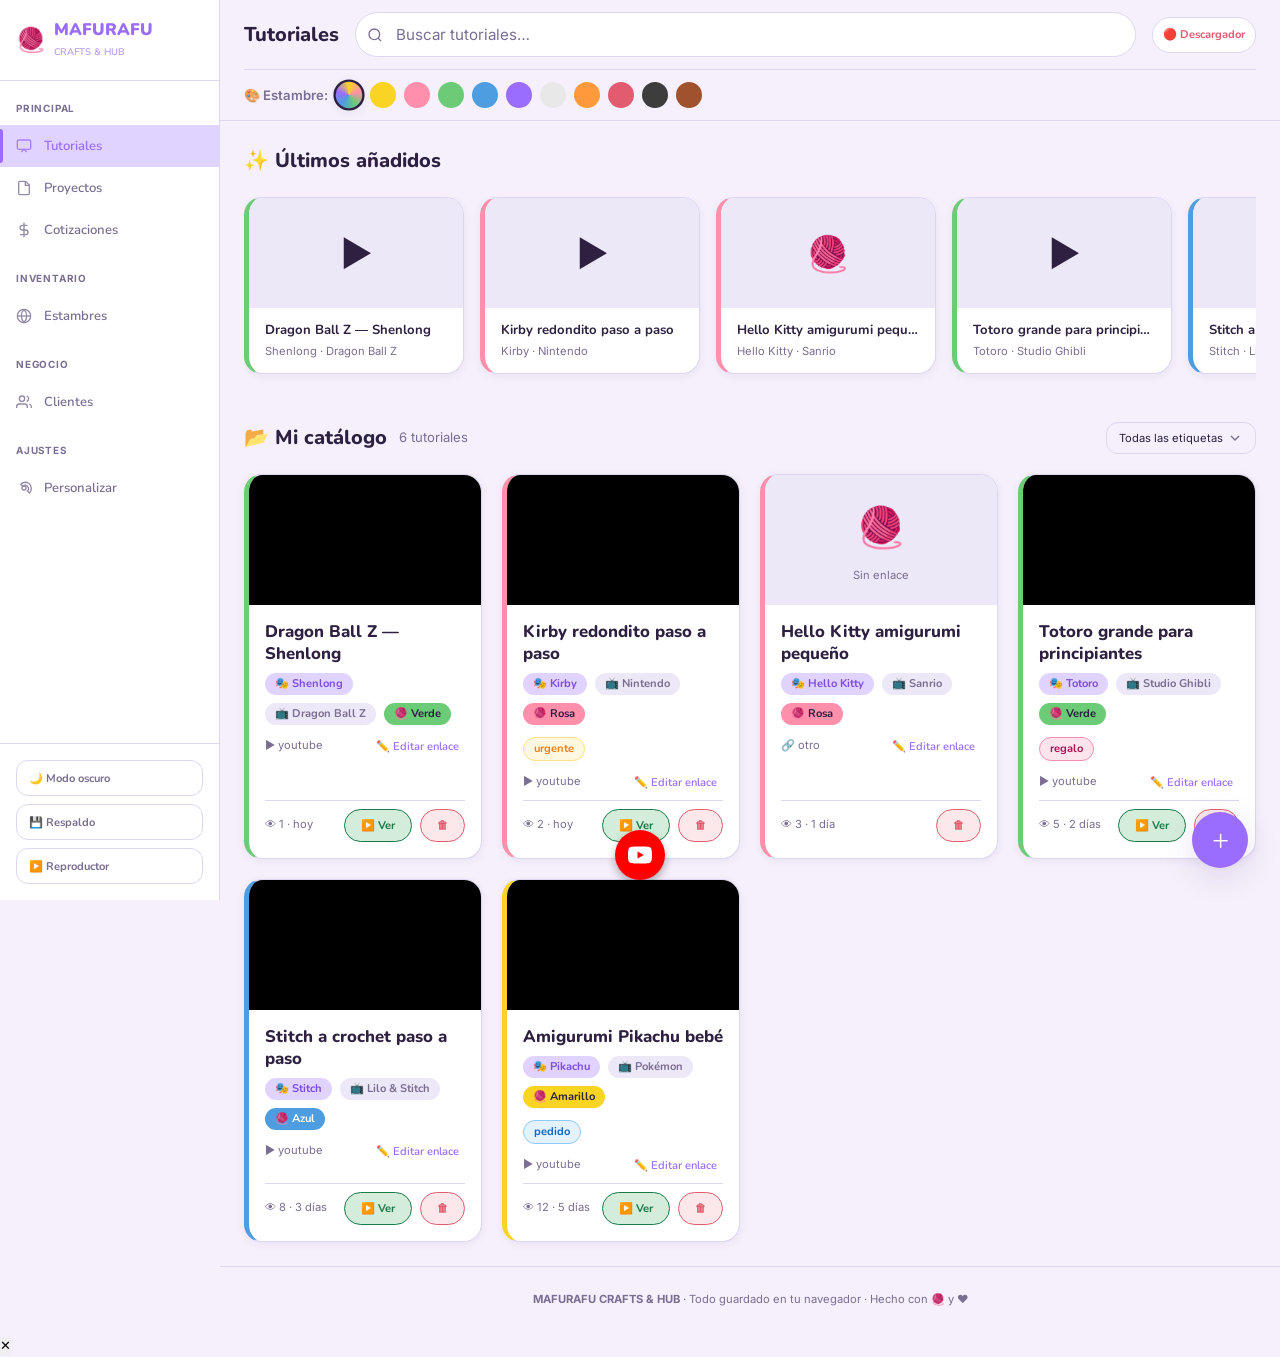
==== commit 88468c29: "ya funcion atod bien creo" ====
--- a/index2.html
+++ b/index2.html
@@ -73,6 +73,24 @@
       </button>
     </div>
   </aside>
+  <!-- Botón flotante con ícono de YouTube -->
+<button id="yt-toggle-btn" class="yt-btn" title="Pegar enlace de YouTube">
+  <svg width="24" height="24" viewBox="0 0 24 24" fill="currentColor">
+    <path d="M23.498 6.186a3.016 3.016 0 0 0-2.122-2.136C19.505 3.545 12 3.545 12 3.545s-7.505 0-9.377.505A3.017 3.017 0 0 0 .502 6.186C0 8.07 0 12 0 12s0 3.93.502 5.814a3.016 3.016 0 0 0 2.122 2.136c1.871.505 9.376.505 9.376.505s7.505 0 9.377-.505a3.015 3.015 0 0 0 2.122-2.136C24 15.93 24 12 24 12s0-3.93-.502-5.814zM9.545 15.568V8.432L15.818 12l-6.273 3.568z"/>
+  </svg>
+</button>
+
+<!-- Ventana/Pestaña emergente -->
+<div id="yt-modal" class="yt-modal hidden">
+  <div class="yt-modal-content">
+    <h3>Descargar de YouTube</h3>
+    <input type="text" id="yt-url-input" placeholder="Pega el enlace aquí (https://...)">
+    <div class="yt-actions">
+      <button id="yt-download-btn" class="btn-primary">Descargar</button>
+      <button id="yt-close-btn" class="btn-secondary">Cancelar</button>
+    </div>
+  </div>
+</div>
 
   <!-- Overlay para cerrar sidebar en móvil -->
   <div class="sidebar-overlay" id="sidebar-overlay"></div>
@@ -616,6 +634,46 @@
     </div>
   </div>
 </div>
+<!-- MODAL: EDITAR ENLACE -->
+<div class="modal-overlay" id="modal-edit-link">
+  <div class="modal-card">
+    <button type="button" class="modal-close" data-modal="modal-edit-link">✕</button>
+    <h3 class="modal-title">✏️ Editar enlace del tutorial</h3>
+
+    <!-- Campo oculto para rastrear qué tutorial estamos editando -->
+    <input type="hidden" id="edit-link-id" />
+
+    <div class="form-group">
+      <label for="el-type">Plataforma / Tipo de recurso</label>
+      <select id="el-type" class="form-select">
+        <option value="youtube">▶️ YouTube</option>
+        <option value="tiktok">🎵 TikTok</option>
+        <option value="instagram">📸 Instagram</option>
+        <option value="pdf">📄 PDF</option>
+        <option value="otro">🔗 Otro enlace</option>
+      </select>
+    </div>
+
+    <div class="form-group">
+      <label for="el-url">Dirección URL</label>
+      <input type="url" id="el-url" class="form-input" placeholder="https://..." />
+    </div>
+
+    <div class="modal-actions">
+      <button type="button" class="btn-secondary modal-close" data-modal="modal-edit-link">Cancelar</button>
+      <button type="button" class="btn-primary" id="save-edit-link-btn">Guardar cambios</button>
+    </div>
+  </div>
+</div>
+<!-- Fila de descarga por Python (se muestra solo si el tipo es youtube) -->
+<div id="tut-download-row" style="display: none; margin-top: 15px; padding-top: 10px; border-top: 1px dashed var(--color-border);">
+  <label style="font-weight: 700; font-size: 0.85rem; margin-bottom: 8px; display: block;">⚡ Herramientas de descarga local</label>
+  <div style="display: flex; gap: 8px; flex-wrap: wrap;">
+    <button type="button" class="btn-secondary" id="tut-get-info-btn" style="font-size: 0.8rem;">🔍 Info video</button>
+    <button type="button" class="btn-primary" id="tut-download-btn" style="font-size: 0.8rem;">⬇️ Descargar MP4</button>
+  </div>
+  <div id="tut-download-result" style="margin-top: 8px; font-size: 0.8rem; color: var(--color-text-muted);"></div>
+</div>
 
 <script src="app.js"></script>
 </body>
--- a/styles.css
+++ b/styles.css
@@ -174,6 +174,7 @@
   display: flex;
   flex-direction: column;
   gap: var(--space-2);
+  position: relative;
 }
 
 .main-area { flex: 1; min-width: 0; display: flex; flex-direction: column; }
@@ -737,6 +738,9 @@
 .client-stat-value { font-weight: 700; color: var(--color-text); }
 
 /* 14. MÓDULO: COTIZACIONES */
+.quote-grid { display: grid; grid-template-columns: 1fr 1fr; gap: var(--space-6); align-items: start; }
+@media (max-width: 900px) { .quote-grid { grid-template-columns: 1fr; } }
+
 .quote-card {
   background: var(--color-surface);
   border-radius: var(--radius-lg);
@@ -761,4 +765,239 @@
   border-color: var(--color-accent);
   background: var(--color-accent-soft);
   color: var(--color-accent-dark);
+}
+.detail-btn.selected {
+  border-color: var(--color-accent);
+  background: var(--color-accent);
+  color: #ffffff;
+}
+
+.quote-result-box {
+  background: linear-gradient(135deg, var(--color-surface) 0%, var(--color-accent-soft) 100%);
+  border: 1.5px solid var(--color-border);
+  border-radius: var(--radius-lg);
+  padding: var(--space-6);
+  box-shadow: var(--shadow-md);
+}
+.quote-result-title {
+  font-size: var(--fs-xs);
+  font-weight: 800;
+  letter-spacing: .05em;
+  text-transform: uppercase;
+  color: var(--color-accent-dark);
+}
+.quote-result-price {
+  font-family: var(--font-display);
+  font-size: var(--fs-2xl);
+  font-weight: 900;
+  margin: var(--space-2) 0;
+  color: var(--color-text);
+}
+.quote-breakdown {
+  display: flex;
+  flex-direction: column;
+  gap: var(--space-2);
+  margin-top: var(--space-4);
+  padding-top: var(--space-4);
+  border-top: 1px dashed var(--color-border);
+}
+.quote-line {
+  display: flex;
+  justify-content: space-between;
+  font-size: var(--fs-sm);
+  color: var(--color-text-muted);
+}
+.quote-line.total {
+  font-weight: 800;
+  font-size: var(--fs-base);
+  color: var(--color-text);
+  margin-top: var(--space-2);
+}
+
+/* 15. MENÚ DE RESPALDO Y UTILIDADES */
+.backup-menu {
+  display: none;
+  position: absolute;
+  bottom: 100%;
+  left: var(--space-4);
+  right: var(--space-4);
+  background: var(--color-surface);
+  border: 1.5px solid var(--color-border);
+  border-radius: var(--radius-md);
+  box-shadow: var(--shadow-lg);
+  padding: var(--space-2);
+  z-index: 100;
+  margin-bottom: var(--space-2);
+}
+.backup-menu.show { display: block; }
+.backup-menu-label {
+  font-size: var(--fs-xs);
+  color: var(--color-text-muted);
+  padding: var(--space-1) var(--space-2);
+  font-weight: 700;
+  font-family: var(--font-display);
+}
+.backup-menu-item {
+  width: 100%;
+  text-align: left;
+  background: none;
+  border: none;
+  padding: var(--space-2);
+  font-size: var(--fs-xs);
+  color: var(--color-text);
+  cursor: pointer;
+  border-radius: var(--radius-sm);
+  font-weight: 600;
+  transition: background var(--transition);
+}
+.backup-menu-item:hover { background: var(--color-accent-soft); color: var(--color-accent-dark); }
+.backup-menu-divider {
+  height: 1px;
+  background: var(--color-border);
+  margin: var(--space-1) 0;
+}
+
+/* 16. REPRODUCTOR FLOTANTE DE TUTORIALES */
+.float-player {
+  display: none;
+  position: fixed;
+  bottom: var(--space-8);
+  right: var(--space-8);
+  width: 320px;
+  background: var(--color-surface);
+  border: 1.5px solid var(--color-border);
+  border-radius: var(--radius-md);
+  box-shadow: var(--shadow-lg);
+  z-index: 250;
+  overflow: hidden;
+}
+.float-player.open { display: block; }
+.float-player-header {
+  background: var(--color-surface-alt);
+  padding: var(--space-2) var(--space-3);
+  display: flex;
+  align-items: center;
+  gap: var(--space-2);
+  cursor: move;
+  border-bottom: 1px solid var(--color-border);
+  font-size: var(--fs-xs);
+  font-weight: 700;
+}
+.float-player-title {
+  flex: 1;
+  white-space: nowrap;
+  overflow: hidden;
+  text-overflow: ellipsis;
+}
+.float-player-close {
+  background: none;
+  border: none;
+  cursor: pointer;
+  color: var(--color-text-muted);
+  font-size: 1rem;
+}
+.float-player-close:hover { color: var(--color-danger); }
+.float-player-body {
+  position: relative;
+  padding-bottom: 56.25%;
+  height: 0;
+  background: #000;
+}
+.float-player-body iframe {
+  position: absolute;
+  top: 0; left: 0;
+  width: 100%; height: 100%;
+  border: none;
+}
+
+/* 17. FOOTER */
+.footer {
+  text-align: center;
+  padding: var(--space-6);
+  font-size: var(--fs-xs);
+  color: var(--color-text-muted);
+  border-top: 1px solid var(--color-border);
+  margin-top: auto;
+}
+
+/* 18. ADAPTABILIDAD MÓVIL (RESPONSIVE) */
+#sidebar-toggle { display: none; }
+
+@media (max-width: 768px) {
+  .sidebar {
+    position: fixed;
+    top: 0; bottom: 0; left: 0;
+    transform: translateX(-100%);
+  }
+  .sidebar.open { transform: translateX(0); }
+  
+  .sidebar-overlay {
+    display: none;
+    position: fixed;
+    inset: 0;
+    background: rgba(0,0,0,0.5);
+    backdrop-filter: blur(2px);
+    z-index: 85;
+  }
+  .sidebar-overlay.active { display: block; }
+  
+  #sidebar-toggle { display: inline-flex; }
+  .form-row { grid-template-columns: 1fr; }
+  .page-content { padding: var(--space-4); }
+  .fab { bottom: var(--space-4); right: var(--space-4); }
+}
+/* 19. descargador de videos */
+.yt-btn {
+  position: fixed;
+  bottom: 20px;
+  left: 50%;
+  transform: translateX(-50%);
+  background-color: #ff0000;
+  color: #ffffff;
+  border: none;
+  border-radius: 50%;
+  width: 50px;
+  height: 50px;
+  cursor: pointer;
+  display: flex;
+  align-items: center;
+  justify-content: center;
+  box-shadow: 0 4px 8px rgba(0, 0, 0, 0.3);
+  z-index: 1000;
+}
+
+.yt-modal {
+  position: fixed;
+  top: 0; left: 0; width: 100%; height: 100%;
+  background-color: rgba(0, 0, 0, 0.6);
+  display: flex;
+  align-items: center;
+  justify-content: center;
+  z-index: 1001;
+}
+
+.yt-modal.hidden { display: none; }
+
+.yt-modal-content {
+  background: #ffffff;
+  padding: 24px;
+  border-radius: 8px;
+  width: 90%;
+  max-width: 400px;
+  color: #333;
+}
+
+.yt-modal-content input {
+  width: 100%;
+  padding: 10px;
+  margin: 15px 0;
+  border: 1px solid #ccc;
+  border-radius: 4px;
+  box-sizing: border-box;
+}
+
+.yt-actions {
+  display: flex;
+  justify-content: flex-end;
+  gap: 10px;
 }
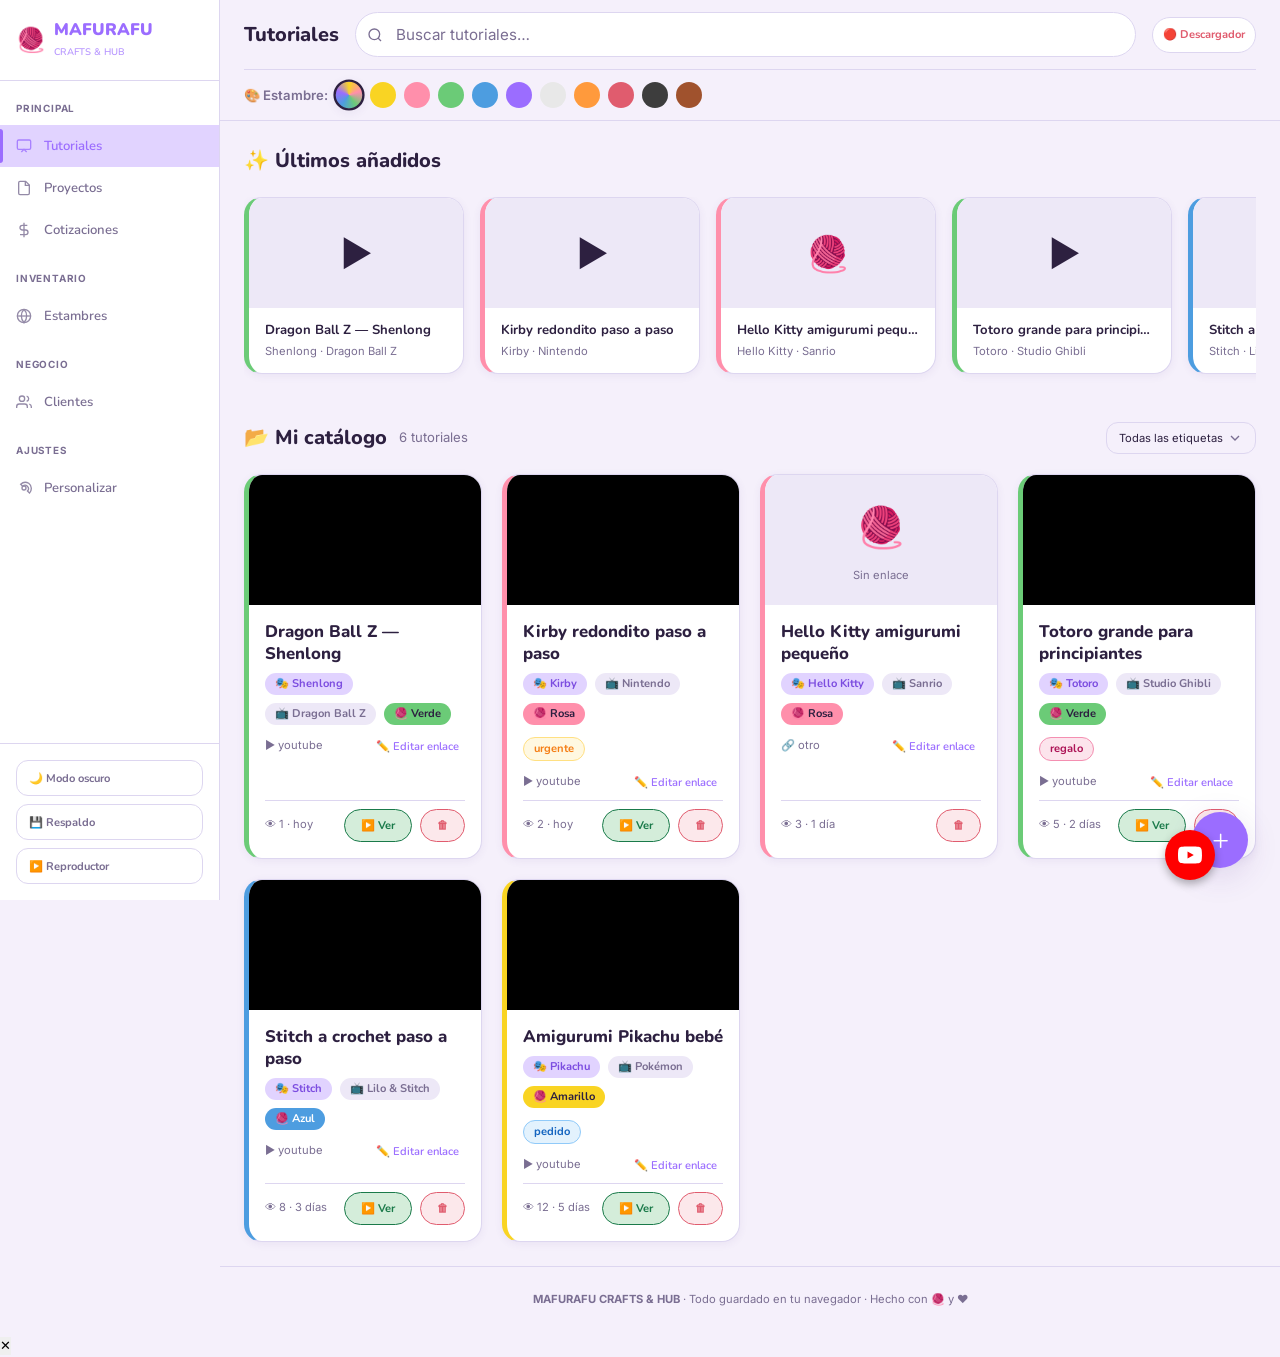
==== commit 34cf642e: "comits" ====
--- a/index2.html
+++ b/index2.html
@@ -61,8 +61,14 @@
           💾 Respaldo
         </button>
         <div class="backup-menu" id="backup-menu">
-          <div class="backup-menu-label">Exportar / Importar</div>
-          <button class="backup-menu-item" id="export-btn">📦 Exportar todo (JSON)</button>
+          <div class="backup-menu-label">Exportar completo</div>
+          <button class="backup-menu-item" id="export-btn">📦 Todo (JSON completo)</button>
+          <div class="backup-menu-divider"></div>
+          <div class="backup-menu-label">Exportar sección</div>
+          <button class="backup-menu-item" data-export-section="patterns">🎬 Solo tutoriales</button>
+          <button class="backup-menu-item" data-export-section="projects">🧶 Solo proyectos</button>
+          <button class="backup-menu-item" data-export-section="yarns">🎨 Solo estambres</button>
+          <button class="backup-menu-item" data-export-section="clients">👥 Solo clientes</button>
           <div class="backup-menu-divider"></div>
           <button class="backup-menu-item" id="import-btn">📂 Importar JSON</button>
         </div>
@@ -427,15 +433,31 @@
       </div>
       <div id="tut-download-result" style="margin-top:var(--space-2);font-size:var(--fs-xs);color:var(--color-text-muted)"></div>
     </div>
-    <!-- ETIQUETAS -->
+    <!-- ETIQUETAS (generadas dinámicamente por JS) -->
     <div class="form-group">
       <label class="form-label">Etiquetas</label>
-      <div style="display:flex;flex-wrap:wrap;gap:var(--space-2)" id="tut-tag-selector">
-        <label class="color-chip" style="cursor:pointer"><input type="checkbox" value="pedido" style="display:none"> 📦 Pedido</label>
-        <label class="color-chip" style="cursor:pointer"><input type="checkbox" value="regalo" style="display:none"> 🎁 Regalo</label>
-        <label class="color-chip" style="cursor:pointer"><input type="checkbox" value="bolsa" style="display:none"> 🛍️ Bolsa</label>
-        <label class="color-chip" style="cursor:pointer"><input type="checkbox" value="urgente" style="display:none"> 🔥 Urgente</label>
-      </div>
+      <!-- JS construye los chips aquí con buildTagChips('tut-tag-selector') -->
+      <div class="color-chips-grid" id="tut-tag-selector" style="margin-bottom:var(--space-2)"></div>
+
+      <!-- Crear nueva etiqueta personalizada -->
+      <details style="margin-top:var(--space-2)">
+        <summary style="font-size:var(--fs-xs);font-weight:700;color:var(--color-accent);cursor:pointer;user-select:none">
+          ＋ Crear etiqueta nueva
+        </summary>
+        <div style="display:flex;gap:var(--space-2);margin-top:var(--space-2);flex-wrap:wrap">
+          <select class="form-select" id="tag-emoji-select" style="width:auto;padding:var(--space-2);font-size:1.1rem;flex-shrink:0">
+            <option>🏷️</option><option>🌸</option><option>🧶</option><option>✨</option>
+            <option>🧸</option><option>🎄</option><option>🎀</option><option>💖</option>
+            <option>⭐</option><option>🐰</option><option>🎃</option><option>🛍️</option>
+            <option>📦</option><option>🎁</option><option>🔥</option><option>👾</option>
+            <option>🎶</option><option>👽</option><option>⚠️</option><option>🍀</option>
+            <option>🦋</option><option>🌙</option><option>🎯</option><option>💫</option>
+          </select>
+          <input class="form-input" type="text" id="add-tag-input" placeholder="Nombre de etiqueta…" maxlength="20" style="flex:1;min-width:120px"/>
+          <button type="button" class="btn-primary" id="add-tag-btn" style="white-space:nowrap;padding:var(--space-2) var(--space-4);font-size:var(--fs-xs)">Guardar</button>
+        </div>
+        <p class="form-hint">La etiqueta se guardará y podrás usarla en todos los tutoriales y proyectos.</p>
+      </details>
     </div>
     <div class="form-actions">
       <button class="btn-secondary" data-modal="modal-tutorial">Cancelar</button>
@@ -520,15 +542,10 @@
       <label class="form-label">Notas / descripción</label>
       <textarea class="form-textarea" id="p-notas" placeholder="Descripción, especificaciones, etc."></textarea>
     </div>
-    <!-- Etiquetas -->
+    <!-- Etiquetas (generadas dinámicamente por JS) -->
     <div class="form-group">
       <label class="form-label">Etiquetas</label>
-      <div style="display:flex;flex-wrap:wrap;gap:var(--space-2)" id="proj-tag-selector">
-        <label class="color-chip" style="cursor:pointer"><input type="checkbox" value="pedido" style="display:none"> 📦 Pedido</label>
-        <label class="color-chip" style="cursor:pointer"><input type="checkbox" value="regalo" style="display:none"> 🎁 Regalo</label>
-        <label class="color-chip" style="cursor:pointer"><input type="checkbox" value="bolsa" style="display:none"> 🛍️ Bolsa</label>
-        <label class="color-chip" style="cursor:pointer"><input type="checkbox" value="urgente" style="display:none"> 🔥 Urgente</label>
-      </div>
+      <div class="color-chips-grid" id="proj-tag-selector"></div>
     </div>
     <div class="form-actions">
       <button class="btn-secondary" data-modal="modal-proyecto">Cancelar</button>
--- a/styles.css
+++ b/styles.css
@@ -951,7 +951,7 @@
   position: fixed;
   bottom: 20px;
   left: 50%;
-  transform: translateX(-50%);
+  transform: translateX(1050%);
   background-color: #ff0000;
   color: #ffffff;
   border: none;
@@ -1000,4 +1000,60 @@
   display: flex;
   justify-content: flex-end;
   gap: 10px;
-}+}
+/* ═══ MÓDULO: TARJETAS FIJADAS (PIN) ═══════════════════════
+   Estilos para tarjetas de tutorial y proyecto marcadas como
+   fijadas (pinned). El badge aparece en la esquina superior.
+══════════════════════════════════════════════════════════ */
+.pin-badge {
+  position: absolute;
+  top: 8px;
+  right: 8px;
+  background: var(--color-accent);
+  color: #fff;
+  font-size: 0.65rem;
+  font-weight: 800;
+  font-family: var(--font-display);
+  padding: 2px 8px;
+  border-radius: var(--radius-full);
+  z-index: 5;
+  letter-spacing: .03em;
+  box-shadow: 0 2px 6px rgba(0,0,0,.18);
+  pointer-events: none;
+}
+
+/* La tarjeta fijada necesita position:relative para el badge */
+.pattern-card.pinned,
+.project-card.pinned {
+  position: relative;
+  border-color: var(--color-accent);
+  box-shadow: 0 0 0 2px var(--color-accent-soft), var(--shadow-md);
+}
+
+/* ═══ MÓDULO: ETIQUETAS — clase selected (toggle visual) ═══
+   El CSS del tag-chip usa .selected para indicar que está
+   activo. Se distingue con fondo de acento y texto blanco.
+══════════════════════════════════════════════════════════ */
+.color-chip.selected,
+.tag-chip.selected {
+  background: var(--color-accent) !important;
+  color: #fff !important;
+  border-color: var(--color-accent-dark) !important;
+}
+
+/* Asegurar que el details/summary del form de etiqueta se vea bien */
+details > summary {
+  list-style: none;
+}
+details > summary::-webkit-details-marker { display: none; }
+details[open] > summary { margin-bottom: var(--space-2); }
+
+/* ═══ RESPONSIVE: quote-layout en móvil ══════════════════ */
+@media (max-width: 720px) {
+  #quote-layout {
+    grid-template-columns: 1fr !important;
+  }
+}
+
+/* ═══ MÓDULO: Backup menu — ancho extendido para opciones ═ */
+.backup-menu { min-width: 230px; }
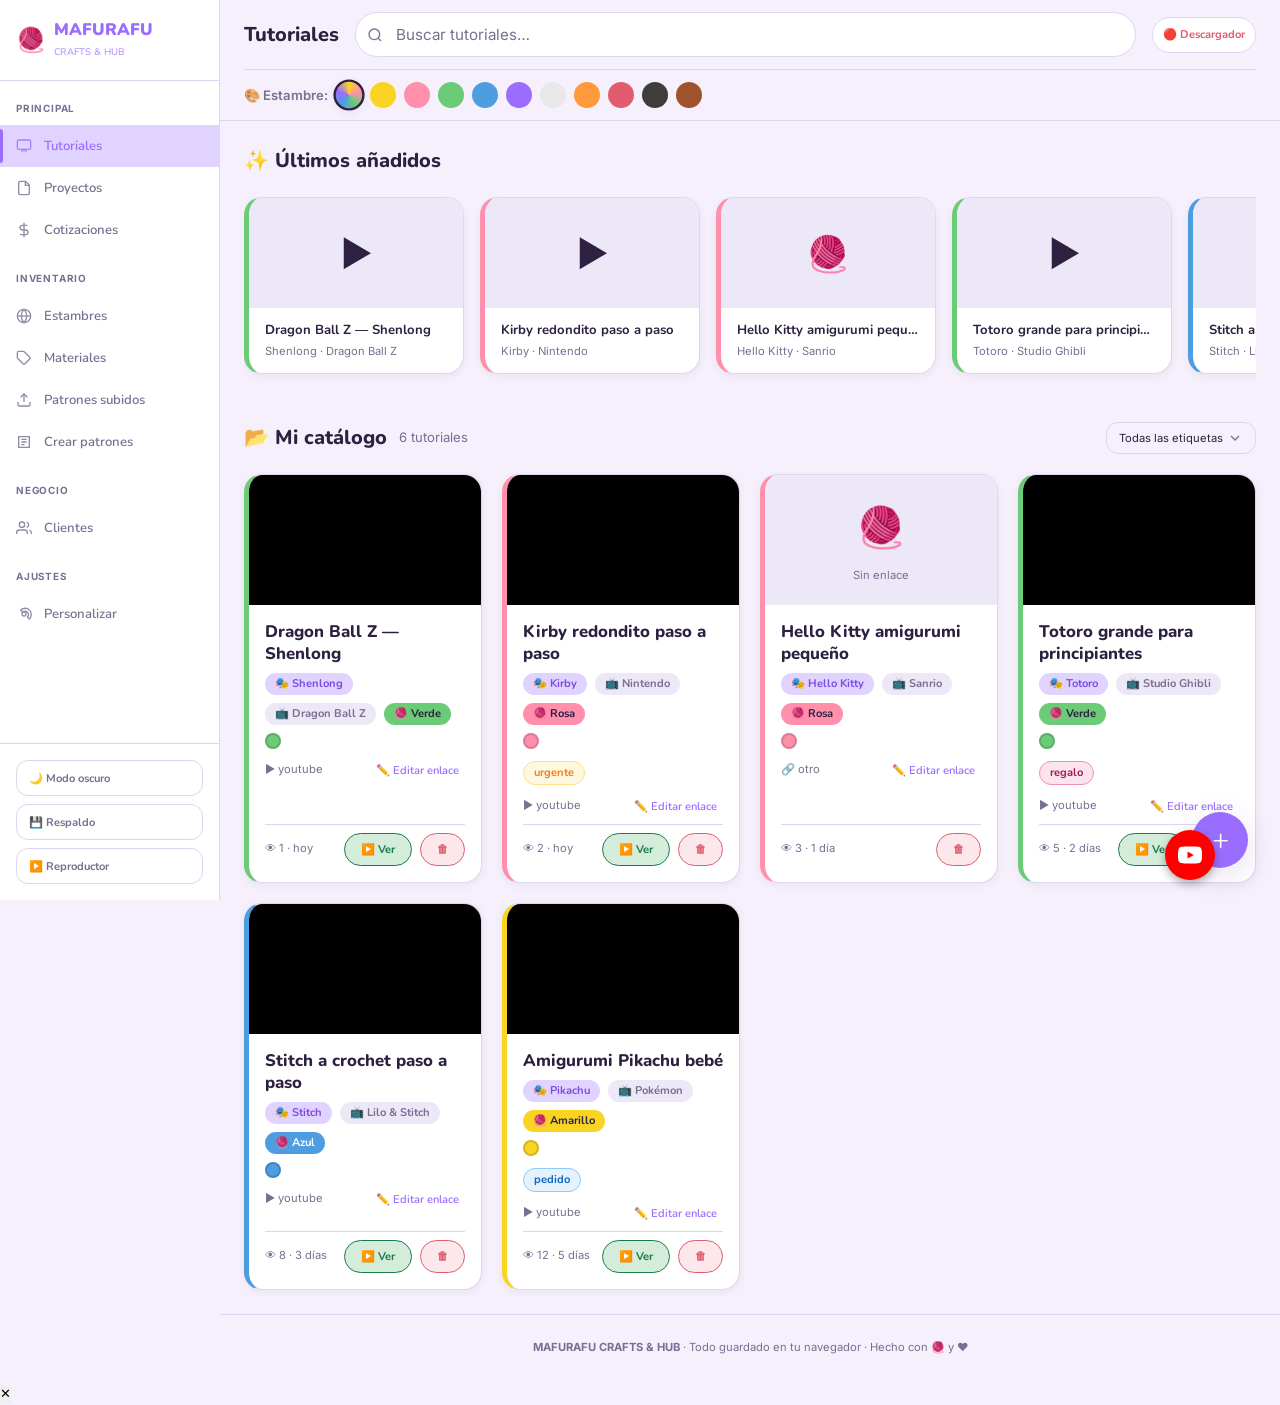
==== commit 33f48bde: "funcionaliades nuevas" ====
--- a/index2.html
+++ b/index2.html
@@ -9,6 +9,8 @@
   <!-- FUENTES CARGADAS: Nunito · Inter · Pacifico · Playfair Display · Quicksand -->
   <link href="https://fonts.googleapis.com/css2?family=Nunito:wght@400;600;700;800;900&family=Inter:wght@400;500;600&family=Pacifico&family=Playfair+Display:wght@700;900&family=Quicksand:wght@500;700&display=swap" rel="stylesheet"/>
   <link rel="stylesheet" href="styles.css"/>
+  <!-- Librería para exportar patrones escritos a PDF -->
+  <script src="https://cdnjs.cloudflare.com/ajax/libs/jspdf/2.5.1/jspdf.umd.min.js"></script>
 </head>
 <body>
 <div class="app-layout">
@@ -38,6 +40,18 @@
       <button class="nav-item" data-page="estambres">
         <svg width="16" height="16" fill="none" stroke="currentColor" stroke-width="2" viewBox="0 0 24 24"><circle cx="12" cy="12" r="10"/><path d="M12 2a14.5 14.5 0 0 0 0 20 14.5 14.5 0 0 0 0-20"/><path d="M2 12h20"/></svg>
         Estambres
+      </button>
+      <button class="nav-item" data-page="materiales">
+        <svg width="16" height="16" fill="none" stroke="currentColor" stroke-width="2" viewBox="0 0 24 24"><path d="M20.59 13.41 13.42 20.6a2 2 0 0 1-2.83 0L2.41 12.4A2 2 0 0 1 2 11V4a2 2 0 0 1 2-2h7a2 2 0 0 1 1.41.59l8.18 8.18a2 2 0 0 1 0 2.83z"/><line x1="7.5" y1="7.5" x2="7.51" y2="7.5"/></svg>
+        Materiales
+      </button>
+      <button class="nav-item" data-page="patrones-subidos">
+        <svg width="16" height="16" fill="none" stroke="currentColor" stroke-width="2" viewBox="0 0 24 24"><path d="M21 15v4a2 2 0 0 1-2 2H5a2 2 0 0 1-2-2v-4"/><polyline points="17 8 12 3 7 8"/><line x1="12" y1="3" x2="12" y2="15"/></svg>
+        Patrones subidos
+      </button>
+      <button class="nav-item" data-page="crear-patrones">
+        <svg width="16" height="16" fill="none" stroke="currentColor" stroke-width="2" viewBox="0 0 24 24"><path d="M4 4h16v16H4z"/><path d="M8 8h8M8 12h8M8 16h5"/></svg>
+        Crear patrones
       </button>
       <div class="nav-group-label" style="margin-top:var(--space-3)">Negocio</div>
       <button class="nav-item" data-page="clientes">
@@ -251,6 +265,64 @@
         <div class="yarn-inventory-grid" id="yarn-inventory-grid"></div>
       </section>
 
+      <!-- ═══ PÁGINA: MATERIALES (no solo estambre) ═══ -->
+      <section class="page-section" id="page-materiales">
+        <div class="section-header">
+          <h2 class="section-title">📦 Otros materiales</h2>
+          <span class="section-count" id="material-count"></span>
+        </div>
+        <p class="form-hint" style="margin-bottom:var(--space-3)">Ojitos, rellenos, telas, agujas, broches… todo lo que no sea estambre.</p>
+        <div class="yarn-inventory-grid" id="material-inventory-grid"></div>
+      </section>
+
+      <!-- ═══ PÁGINA: PATRONES SUBIDOS (archivos en cualquier formato) ═══ -->
+      <section class="page-section" id="page-patrones-subidos">
+        <div class="section-header">
+          <h2 class="section-title">📤 Patrones subidos</h2>
+          <span class="section-count" id="upload-count"></span>
+        </div>
+        <label class="upload-dropzone" id="upload-dropzone" for="pattern-file-input">
+          <svg width="30" height="30" fill="none" stroke="currentColor" stroke-width="2" viewBox="0 0 24 24"><path d="M21 15v4a2 2 0 0 1-2 2H5a2 2 0 0 1-2-2v-4"/><polyline points="17 8 12 3 7 8"/><line x1="12" y1="3" x2="12" y2="15"/></svg>
+          <strong>Toca para subir un archivo</strong>
+          <span class="form-hint">PDF, Word, TXT, imágenes (JPG/PNG) — cualquier formato</span>
+          <input type="file" id="pattern-file-input" multiple hidden/>
+        </label>
+        <div class="uploaded-files-grid" id="uploaded-files-grid"></div>
+      </section>
+
+      <!-- ═══ PÁGINA: CREAR PATRONES ═══ -->
+      <section class="page-section" id="page-crear-patrones">
+        <div class="section-header">
+          <h2 class="section-title">📝 Crear patrón</h2>
+        </div>
+        <div class="create-pattern-panel">
+          <label class="form-label" for="cp-title">Nombre del patrón</label>
+          <input class="form-input" type="text" id="cp-title" placeholder="Ej. Amigurumi paso a paso" maxlength="80"/>
+          <div class="create-pattern-file-row">
+            <label class="btn-secondary" for="cp-file-input">📂 Abrir archivo</label>
+            <input type="file" id="cp-file-input" accept=".txt,.md,.html,.htm,text/plain,text/markdown,text/html" hidden/>
+            <span class="form-hint">Puedes abrir TXT, Markdown o HTML para editarlo.</span>
+          </div>
+          <label class="form-label create-pattern-label" for="cp-editor">Patrón escrito</label>
+          <div class="pattern-toolbar" data-target="cp-editor">
+            <button type="button" class="pt-btn" data-cmd="bold" title="Negrita"><b>N</b></button>
+            <button type="button" class="pt-btn" data-cmd="underline" title="Subrayado"><u>S</u></button>
+            <span class="pt-sep"></span>
+            <span class="pt-label">Color del cambio:</span>
+            <div class="pt-colors" id="cp-colors"></div>
+            <input type="color" class="pt-color-custom" id="cp-color-picker" title="Otro color"/>
+            <button type="button" class="pt-btn pt-clear" data-cmd="removeFormat" title="Quitar formato">✕</button>
+          </div>
+          <div class="form-textarea pattern-editor create-pattern-editor" id="cp-editor" contenteditable="true"
+            data-placeholder="Escribe aquí tu patrón. Selecciona un texto y elige un color para marcar cada cambio de estambre."></div>
+          <div class="written-pattern-actions">
+            <button type="button" class="btn-primary" id="cp-save-btn">Guardar patrón</button>
+            <button type="button" class="btn-export-txt" id="cp-export-txt-btn">📝 Guardar como TXT</button>
+            <button type="button" class="btn-export-pdf" id="cp-export-pdf-btn">📄 Guardar como PDF</button>
+          </div>
+        </div>
+      </section>
+
       <!-- ═══ PÁGINA: CLIENTES ═══ -->
       <section class="page-section" id="page-clientes">
         <div class="section-header">
@@ -282,6 +354,17 @@
               </div>
             </div>
           </div>
+          <!-- Gestión de colores -->
+          <div class="customize-card">
+            <h3>🎨 Gestión de colores</h3>
+            <p class="form-hint" style="margin-top:-2px">Agrega aquí todos los colores de estambre que necesites. Estarán disponibles al instante en tutoriales, proyectos y estambres.</p>
+            <div class="color-manage-add-row">
+              <input type="color" id="cm-new-hex" value="#ff69b4" title="Elegir color"/>
+              <input class="form-input" type="text" id="cm-new-name" placeholder="Nombre del color (ej. Coral)" maxlength="30"/>
+              <button class="btn-primary" id="cm-add-btn">+ Agregar color</button>
+            </div>
+            <div class="color-manage-grid" id="color-manage-grid"></div>
+          </div>
           <!-- Tipografía -->
           <div class="customize-card">
             <h3>✍️ Tipografía</h3>
@@ -378,9 +461,14 @@
         <input class="form-input" type="text" id="t-saga" placeholder="Ej. Pokémon" maxlength="50"/>
       </div>
     </div>
-    <!-- COLOR -->
-    <div class="form-group">
-      <label class="form-label">Color de estambre <span class="req">*</span></label>
+    <!-- COLOR (selección múltiple, dividido en primarios/secundarios) -->
+    <div class="form-group">
+      <label class="form-label">Colores de estambre <span class="req">*</span></label>
+      <div class="color-type-tabs" id="tut-color-tabs">
+        <button type="button" class="color-type-tab type-primario active" data-type="primario">🎯 Primarios <span class="tab-count" id="tut-count-primario">0</span></button>
+        <button type="button" class="color-type-tab type-secundario" data-type="secundario">🌈 Secundarios <span class="tab-count" id="tut-count-secundario">0</span></button>
+      </div>
+      <p class="form-hint">Elige la pestaña (primario o secundario) y toca los colores que quieras usar en cada una. Puedes seleccionar varios colores.</p>
       <div class="color-chips-grid" id="tut-color-chips"></div>
       <button type="button" class="btn-add-color" id="tut-btn-add-color">
         <svg width="13" height="13" fill="none" stroke="currentColor" stroke-width="2.5" viewBox="0 0 24 24"><line x1="12" y1="5" x2="12" y2="19"/><line x1="5" y1="12" x2="19" y2="12"/></svg>
@@ -403,10 +491,7 @@
           <button type="button" class="btn-save-custom-color" id="tut-csave">Guardar y usar</button>
         </div>
       </div>
-      <div class="selected-color-row" id="tut-selected-row">
-        <div class="color-preview-swatch" id="tut-swatch"></div>
-        <span class="selected-color-name" id="tut-color-name">Ninguno</span>
-      </div>
+      <div class="selected-colors-summary" id="tut-selected-summary"></div>
     </div>
     <!-- ENLACE -->
     <div class="form-group">
@@ -432,6 +517,26 @@
         <button type="button" class="btn-primary" id="tut-download-btn" style="font-size:var(--fs-xs)">⬇️ Descargar video</button>
       </div>
       <div id="tut-download-result" style="margin-top:var(--space-2);font-size:var(--fs-xs);color:var(--color-text-muted)"></div>
+    </div>
+    <!-- PATRÓN ESCRITO (con color para marcar cambios de estambre) -->
+    <div class="form-group">
+      <label class="form-label">📝 Patrón escrito (opcional)</label>
+      <div class="pattern-toolbar" data-target="t-patron-editor">
+        <button type="button" class="pt-btn" data-cmd="bold" title="Negrita"><b>N</b></button>
+        <button type="button" class="pt-btn" data-cmd="underline" title="Subrayado"><u>S</u></button>
+        <span class="pt-sep"></span>
+        <span class="pt-label">Cambio de color:</span>
+        <div class="pt-colors" id="t-patron-colors"></div>
+        <input type="color" class="pt-color-custom" id="t-patron-color-picker" title="Otro color"/>
+        <button type="button" class="pt-btn pt-clear" data-cmd="removeFormat" title="Quitar formato">✕</button>
+      </div>
+      <div class="form-textarea pattern-editor" id="t-patron-editor" contenteditable="true"
+        data-placeholder="Escribe el patrón punto por punto. Selecciona un fragmento de texto y toca un color para marcar los cambios de estambre."></div>
+      <div class="written-pattern-actions">
+        <button type="button" class="btn-export-txt" id="tut-export-txt-btn">📝 Guardar como TXT</button>
+        <button type="button" class="btn-export-pdf" id="tut-export-pdf-btn">📄 Guardar como PDF</button>
+      </div>
+      <p class="form-hint">El patrón se guarda junto al tutorial (con los colores marcados) y también puedes exportarlo como archivo TXT o PDF en cualquier momento.</p>
     </div>
     <!-- ETIQUETAS (generadas dinámicamente por JS) -->
     <div class="form-group">
@@ -502,6 +607,7 @@
     <!-- Colores del proyecto -->
     <div class="form-group">
       <label class="form-label">Colores a usar</label>
+      <p class="form-hint">Marca cada color como <strong>Primario</strong> o <strong>Secundario</strong> según su uso en el proyecto.</p>
       <div id="p-colors-slots"></div>
     </div>
     <!-- Materiales extra -->
@@ -598,6 +704,45 @@
   </div>
 </div>
 
+<!-- MODAL: MATERIAL (ojitos, relleno, telas, etc. — no estambre) -->
+<div class="modal-overlay" id="modal-material">
+  <div class="modal-box">
+    <div class="modal-header">
+      <h2 class="modal-title">📦 Agregar material</h2>
+      <button class="modal-close" data-modal="modal-material">✕</button>
+    </div>
+    <div class="form-group">
+      <label class="form-label">Nombre <span class="req">*</span></label>
+      <input class="form-input" type="text" id="m-nombre" placeholder="Ej. Ojitos de seguridad 10mm"/>
+    </div>
+    <div class="form-row">
+      <div class="form-group">
+        <label class="form-label">Categoría</label>
+        <select class="form-select" id="m-categoria">
+          <option value="Ojitos">👀 Ojitos</option>
+          <option value="Relleno">☁️ Relleno</option>
+          <option value="Tela">🧵 Tela</option>
+          <option value="Agujas/ganchos">🪡 Agujas / ganchos</option>
+          <option value="Broches/accesorios">🔘 Broches / accesorios</option>
+          <option value="Otro">📦 Otro</option>
+        </select>
+      </div>
+      <div class="form-group">
+        <label class="form-label">Cantidad</label>
+        <input class="form-input" type="number" id="m-cantidad" placeholder="1" min="0"/>
+      </div>
+    </div>
+    <div class="form-group">
+      <label class="form-label">Notas</label>
+      <input class="form-input" type="text" id="m-notas" placeholder="Opcional: proveedor, tamaño, color…"/>
+    </div>
+    <div class="form-actions">
+      <button class="btn-secondary" data-modal="modal-material">Cancelar</button>
+      <button class="btn-primary" id="save-material-btn">Guardar material</button>
+    </div>
+  </div>
+</div>
+
 <!-- MODAL: NUEVO CLIENTE -->
 <div class="modal-overlay" id="modal-cliente">
   <div class="modal-box">
@@ -682,6 +827,38 @@
     </div>
   </div>
 </div>
+
+<!-- MODAL: VER / EXPORTAR PATRÓN ESCRITO -->
+<div class="modal-overlay" id="modal-view-pattern">
+  <div class="modal-box">
+    <div class="modal-header">
+      <h2 class="modal-title" id="vp-title">📝 Patrón escrito</h2>
+      <button class="modal-close" data-modal="modal-view-pattern">✕</button>
+    </div>
+    <input type="hidden" id="vp-pattern-id"/>
+    <div class="form-group">
+      <div class="pattern-toolbar" data-target="vp-text-editor">
+        <button type="button" class="pt-btn" data-cmd="bold" title="Negrita"><b>N</b></button>
+        <button type="button" class="pt-btn" data-cmd="underline" title="Subrayado"><u>S</u></button>
+        <span class="pt-sep"></span>
+        <span class="pt-label">Cambio de color:</span>
+        <div class="pt-colors" id="vp-text-colors"></div>
+        <input type="color" class="pt-color-custom" id="vp-color-picker" title="Otro color"/>
+        <button type="button" class="pt-btn pt-clear" data-cmd="removeFormat" title="Quitar formato">✕</button>
+      </div>
+      <div class="form-textarea pattern-editor" id="vp-text-editor" contenteditable="true" style="min-height:220px"
+        data-placeholder="Sin patrón escrito todavía."></div>
+    </div>
+    <div class="written-pattern-actions">
+      <button type="button" class="btn-export-txt" id="vp-export-txt-btn">📝 Guardar como TXT</button>
+      <button type="button" class="btn-export-pdf" id="vp-export-pdf-btn">📄 Guardar como PDF</button>
+    </div>
+    <div class="form-actions">
+      <button class="btn-secondary" data-modal="modal-view-pattern">Cerrar</button>
+      <button class="btn-primary" id="vp-save-btn">Guardar cambios</button>
+    </div>
+  </div>
+</div>
 <!-- Fila de descarga por Python (se muestra solo si el tipo es youtube) -->
 <div id="tut-download-row" style="display: none; margin-top: 15px; padding-top: 10px; border-top: 1px dashed var(--color-border);">
   <label style="font-weight: 700; font-size: 0.85rem; margin-bottom: 8px; display: block;">⚡ Herramientas de descarga local</label>
--- a/styles.css
+++ b/styles.css
@@ -1,3 +1,421 @@
+/* ============================================================
+   MAFURAFU CRAFTS & HUB — styles.css
+   ============================================================ */
+
+/* 1. VARIABLES GLOBALES */
+:root {
+  --color-bg:          #f5f0fb;
+  --color-surface:     #ffffff;
+  --color-surface-alt: #ede8f7;
+  --color-accent:      #9b6dff;
+  --color-accent-dark: #7c4de0;
+  --color-accent-soft: #e9dfff;
+  --color-text:        #2d2040;
+  --color-text-muted:  #7a6e92;
+  --color-border:      #ddd6f0;
+  --color-danger:      #e05c6e;
+  --color-danger-soft: #fce8eb;
+  --color-success:     #1a7a4a;
+  --color-success-soft:#d4edda;
+  --color-warning:     #e8a020;
+  --color-warning-soft:#fff3cd;
+
+  /* Colores de estambre */
+  --yarn-Amarillo: #f9d423;
+  --yarn-Rosa:     #ff8fab;
+  --yarn-Verde:    #6bcb77;
+  --yarn-Azul:     #4d9de0;
+  --yarn-Morado:   #9b6dff;
+  --yarn-Blanco:   #e8e8e8;
+  --yarn-Naranja:  #ff9a3c;
+  --yarn-Rojo:     #e05c6e;
+  --yarn-Negro:    #3d3d3d;
+  --yarn-Café:     #a0522d;
+
+  /* Tipografía */
+  --font-display: 'Nunito', sans-serif;
+  --font-body:    'Inter', sans-serif;
+  --fs-xs:   0.70rem;
+  --fs-sm:   0.82rem;
+  --fs-base: 0.95rem;
+  --fs-md:   1.05rem;
+  --fs-lg:   1.25rem;
+  --fs-xl:   1.6rem;
+  --fs-2xl:  2.1rem;
+
+  /* Espaciado */
+  --space-1: .25rem; --space-2: .5rem;
+  --space-3: .75rem; --space-4: 1rem;
+  --space-5: 1.25rem;--space-6: 1.5rem;
+  --space-8: 2rem;   --space-10:2.5rem; --space-12:3rem;
+
+  /* Bordes y sombras */
+  --radius-sm:   6px;
+  --radius-md:  12px; --radius-lg:  18px;
+  --radius-xl:   24px; --radius-full:9999px;
+  --shadow-sm:  0 2px 8px rgba(90,50,140,.07);
+  --shadow-md:  0 4px 20px rgba(90,50,140,.11);
+  --shadow-lg:  0 8px 32px rgba(90,50,140,.15);
+
+  --transition: .2s ease;
+
+  /* Modo oscuro */
+  --dark-bg:      #1a1425;
+  --dark-surface: #241b35;
+  --dark-surface-alt:#2e2344;
+  --dark-border:  #3d2f58;
+  --dark-text:    #ece8f5;
+  --dark-muted:   #a093c0;
+}
+
+/* 2. MODO OSCURO */
+body.dark {
+  --color-bg:          var(--dark-bg);
+  --color-surface:     var(--dark-surface);
+  --color-surface-alt: var(--dark-surface-alt);
+  --color-border:      var(--dark-border);
+  --color-text:        var(--dark-text);
+  --color-text-muted:  var(--dark-muted);
+}
+body.dark .header { background: rgba(26,20,37,.92); }
+body.dark .modal-box,
+body.dark .backup-menu,
+body.dark .custom-color-panel,
+body.dark .panel-overlay .panel-box { background: var(--dark-surface); }
+
+/* 3. RESET Y BASE */
+*, *::before, *::after { box-sizing: border-box; margin: 0; padding: 0; }
+html { scroll-behavior: smooth; }
+body {
+  font-family: var(--font-body);
+  font-size: var(--fs-base);
+  color: var(--color-text);
+  background-color: var(--color-bg);
+  background-image: url("data:image/svg+xml,%3Csvg width='40' height='40' viewBox='0 0 40 40' xmlns='http://www.w3.org/2000/svg'%3E%3Cg fill='%239b6dff' fill-opacity='0.04'%3E%3Ccircle cx='20' cy='20' r='3'/%3E%3Ccircle cx='0' cy='0' r='3'/%3E%3Ccircle cx='40' cy='0' r='3'/%3E%3Ccircle cx='0' cy='40' r='3'/%3E%3Ccircle cx='40' cy='40' r='3'/%3E%3C/g%3E%3C/SVG%3E");
+  min-height: 100vh;
+  line-height: 1.6;
+  transition: background-color var(--transition), color var(--transition);
+}
+img { display: block; max-width: 100%; }
+button { cursor: pointer; font-family: var(--font-display); border: none; }
+input, select, textarea { font-family: var(--font-body); }
+a { color: inherit; text-decoration: none; }
+
+/* 4. LAYOUT PRINCIPAL */
+.app-layout { display: flex; min-height: 100vh; }
+.sidebar {
+  width: 220px;
+  flex-shrink: 0;
+  background: var(--color-surface);
+  border-right: 1px solid var(--color-border);
+  display: flex;
+  flex-direction: column;
+  position: sticky;
+  top: 0;
+  height: 100vh;
+  overflow-y: auto;
+  z-index: 90;
+  transition: width var(--transition), transform var(--transition);
+}
+.sidebar-logo {
+  padding: var(--space-5) var(--space-4);
+  font-family: var(--font-display);
+  font-weight: 900;
+  font-size: var(--fs-md);
+  color: var(--color-accent);
+  display: flex;
+  align-items: center;
+  gap: var(--space-2);
+  border-bottom: 1px solid var(--color-border);
+  line-height: 1.2;
+}
+.sidebar-logo .logo-icon { font-size: 1.5rem; }
+.sidebar-nav { flex: 1; padding: var(--space-3) 0; }
+.nav-group-label {
+  padding: var(--space-2) var(--space-4);
+  font-size: 0.62rem;
+  font-weight: 700;
+  letter-spacing: .08em;
+  text-transform: uppercase;
+  color: var(--color-text-muted);
+}
+.nav-item {
+  display: flex;
+  align-items: center;
+  gap: var(--space-3);
+  padding: var(--space-3) var(--space-4);
+  font-size: var(--fs-sm);
+  font-weight: 600;
+  font-family: var(--font-display);
+  color: var(--color-text-muted);
+  border: none;
+  background: none;
+  width: 100%;
+  text-align: left;
+  border-radius: 0;
+  cursor: pointer;
+  transition: background var(--transition), color var(--transition);
+  position: relative;
+}
+.nav-item:hover { background: var(--color-surface-alt); color: var(--color-text); }
+.nav-item.active { background: var(--color-accent-soft); color: var(--color-accent); }
+.nav-item.active::before {
+  content: '';
+  position: absolute;
+  left: 0; top: 4px; bottom: 4px;
+  width: 3px;
+  background: var(--color-accent);
+  border-radius: 0 var(--radius-full) var(--radius-full) 0;
+}
+.nav-item svg { flex-shrink: 0; opacity: .8; }
+.sidebar-footer {
+  padding: var(--space-4);
+  border-top: 1px solid var(--color-border);
+  display: flex;
+  flex-direction: column;
+  gap: var(--space-2);
+  position: relative;
+}
+
+.main-area { flex: 1; min-width: 0; display: flex; flex-direction: column; }
+.header {
+  position: sticky;
+  top: 0;
+  z-index: 80;
+  background: rgba(245,240,251,.92);
+  backdrop-filter: blur(16px);
+  -webkit-backdrop-filter: blur(16px);
+  border-bottom: 1px solid var(--color-border);
+  padding: var(--space-3) var(--space-6);
+}
+.header-top { display: flex; align-items: center; gap: var(--space-4); flex-wrap: wrap; }
+.header-page-title {
+  font-family: var(--font-display);
+  font-size: var(--fs-lg);
+  font-weight: 800;
+  color: var(--color-text);
+  white-space: nowrap;
+}
+.search-wrap { flex: 1; min-width: 160px; position: relative; }
+.search-wrap svg {
+  position: absolute;
+  left: 12px; top: 50%;
+  transform: translateY(-50%);
+  color: var(--color-text-muted);
+  pointer-events: none;
+}
+.search-input {
+  width: 100%;
+  padding: var(--space-3) var(--space-4) var(--space-3) 2.5rem;
+  border: 1.5px solid var(--color-border);
+  border-radius: var(--radius-full);
+  background: var(--color-surface);
+  font-size: var(--fs-base);
+  color: var(--color-text);
+  outline: none;
+  transition: border-color var(--transition), box-shadow var(--transition);
+}
+.search-input:focus { border-color: var(--color-accent); box-shadow: 0 0 0 3px var(--color-accent-soft); }
+.search-input::placeholder { color: var(--color-text-muted); }
+.header-actions { display: flex; align-items: center; gap: var(--space-2); }
+
+.color-palette {
+  display: flex;
+  align-items: center;
+  gap: var(--space-2);
+  flex-wrap: wrap;
+  margin-top: var(--space-3);
+  padding-top: var(--space-3);
+  border-top: 1px solid var(--color-border);
+}
+.palette-label { font-size: var(--fs-sm); font-weight: 600; color: var(--color-text-muted); white-space: nowrap; }
+.color-btn {
+  width: 26px; height: 26px;
+  border-radius: var(--radius-full);
+  border: 2.5px solid transparent;
+  transition: transform var(--transition), box-shadow var(--transition), border-color var(--transition);
+  flex-shrink: 0;
+}
+.color-btn:hover { transform: scale(1.15); }
+.color-btn.active { border-color: var(--color-text); transform: scale(1.2); box-shadow: var(--shadow-sm); }
+.color-btn[data-color="Todos"] { background: conic-gradient(#f9d423,#ff8fab,#6bcb77,#4d9de0,#9b6dff,#f9d423); }
+
+.page-content { flex: 1; padding: var(--space-6); }
+.page-section { display: none; }
+.page-section.active { display: block; }
+
+/* 5. BOTONES Y CONTROLES COMUNES */
+.btn-icon {
+  width: 36px; height: 36px;
+  border-radius: var(--radius-full);
+  background: var(--color-surface);
+  border: 1.5px solid var(--color-border);
+  color: var(--color-text-muted);
+  display: flex; align-items: center; justify-content: center;
+  transition: all var(--transition);
+  font-size: .9rem;
+}
+.btn-icon:hover { background: var(--color-accent-soft); border-color: var(--color-accent); color: var(--color-accent); }
+.btn-primary {
+  padding: var(--space-3) var(--space-6);
+  background: var(--color-accent);
+  color: #fff;
+  border-radius: var(--radius-full);
+  font-size: var(--fs-base);
+  font-weight: 700;
+  transition: background var(--transition), transform .15s;
+  border: none;
+}
+.btn-primary:hover { background: var(--color-accent-dark); }
+.btn-primary:active { transform: scale(.97); }
+.btn-secondary {
+  padding: var(--space-3) var(--space-6);
+  background: var(--color-surface-alt);
+  color: var(--color-text);
+  border-radius: var(--radius-full);
+  font-size: var(--fs-base);
+  font-weight: 600;
+  border: 1.5px solid var(--color-border);
+  transition: background var(--transition);
+}
+.btn-secondary:hover { background: var(--color-border); }
+.btn-danger {
+  padding: var(--space-2) var(--space-4);
+  background: var(--color-danger-soft);
+  color: var(--color-danger);
+  border-radius: var(--radius-full);
+  font-size: var(--fs-xs);
+  font-weight: 700;
+  border: 1px solid var(--color-danger);
+  transition: background var(--transition);
+}
+.btn-danger:hover { background: var(--color-danger); color: #fff; }
+.btn-success {
+  padding: var(--space-2) var(--space-4);
+  background: var(--color-success-soft);
+  color: var(--color-success);
+  border-radius: var(--radius-full);
+  font-size: var(--fs-xs);
+  font-weight: 700;
+  border: 1px solid var(--color-success);
+  transition: background var(--transition);
+}
+.btn-success:hover { background: var(--color-success); color: #fff; }
+
+.fab {
+  position: fixed;
+  bottom: var(--space-8);
+  right: var(--space-8);
+  width: 56px; height: 56px;
+  border-radius: var(--radius-full);
+  background: var(--color-accent);
+  color: #fff;
+  font-size: 1.8rem;
+  font-weight: 300;
+  box-shadow: var(--shadow-lg);
+  display: flex; align-items: center; justify-content: center;
+  z-index: 200;
+  transition: background var(--transition), transform var(--transition);
+  line-height: 1;
+  border: none;
+}
+.fab:hover { background: var(--color-accent-dark); transform: scale(1.08) rotate(90deg); }
+.fab:active { transform: scale(.96) rotate(90deg); }
+
+.tag {
+  display: inline-flex;
+  align-items: center;
+  gap: 4px;
+  padding: 2px 10px;
+  border-radius: var(--radius-full);
+  font-size: var(--fs-xs);
+  font-weight: 700;
+  font-family: var(--font-display);
+  white-space: nowrap;
+}
+.tag-persona { background: var(--color-accent-soft); color: var(--color-accent-dark); }
+.tag-saga    { background: var(--color-surface-alt); color: var(--color-text-muted); }
+.tag-label   { background: #fff3e0; color: #e65100; border: 1px solid #ffcc80; }
+.tag-pedido  { background: #e3f2fd; color: #1565c0; border: 1px solid #90caf9; }
+.tag-regalo  { background: #fce4ec; color: #ad1457; border: 1px solid #f48fb1; }
+.tag-bolsa   { background: #e8f5e9; color: #2e7d32; border: 1px solid #a5d6a7; }
+.tag-urgente { background: #fff8e1; color: #f57f17; border: 1px solid #ffe082; }
+.tag-custom  { background: var(--color-surface-alt); color: var(--color-text); border: 1px solid var(--color-border); }
+.tag-color   { color: #fff; }
+
+.badge {
+  display: inline-block;
+  padding: 2px 8px;
+  border-radius: var(--radius-full);
+  font-size: var(--fs-xs);
+  font-weight: 700;
+}
+.badge-pendiente { background:#fff3cd; color:#856404; }
+.badge-progreso  { background:#cce5ff; color:#004085; }
+.badge-terminado { background:#d4edda; color:#155724; }
+.badge-entregado { background:#d1ecf1; color:#0c5460; }
+
+/* 6. FORMULARIOS */
+.form-group { margin-bottom: var(--space-5); }
+.form-label {
+  display: block;
+  font-size: var(--fs-sm);
+  font-weight: 600;
+  color: var(--color-text);
+  margin-bottom: var(--space-2);
+}
+.form-label .req { color: var(--color-accent); margin-left: 2px; }
+.form-input, .form-select, .form-textarea {
+  width: 100%;
+  padding: var(--space-3) var(--space-4);
+  border: 1.5px solid var(--color-border);
+  border-radius: var(--radius-md);
+  font-size: var(--fs-base);
+  color: var(--color-text);
+  background: var(--color-bg);
+  outline: none;
+  transition: border-color var(--transition), box-shadow var(--transition);
+}
+.form-input:focus, .form-select:focus, .form-textarea:focus {
+  border-color: var(--color-accent);
+  box-shadow: 0 0 0 3px var(--color-accent-soft);
+}
+.form-input::placeholder, .form-textarea::placeholder { color: var(--color-text-muted); }
+.form-textarea { resize: vertical; min-height: 80px; }
+.form-hint { font-size: var(--fs-xs); color: var(--color-text-muted); margin-top: var(--space-1); }
+.form-row { display: grid; gap: var(--space-4); grid-template-columns: 1fr 1fr; }
+.form-select {
+  appearance: none;
+  background-image: url("data:image/svg+xml,%3Csvg xmlns='http://www.w3.org/2000/svg' width='16' height='16' viewBox='0 0 24 24' fill='none' stroke='%237a6e92' stroke-width='2'%3E%3Cpath d='M6 9l6 6 6-6'/%3E%3C/svg%3E");
+  background-repeat: no-repeat;
+  background-position: right 12px center;
+  padding-right: 2.5rem;
+}
+.form-actions { display: flex; gap: var(--space-3); margin-top: var(--space-6); flex-wrap: wrap; }
+.form-actions .btn-primary { flex: 1; }
+
+.color-chips-grid { display: flex; flex-wrap: wrap; gap: var(--space-2); margin-bottom: var(--space-3); }
+.color-chip {
+  display: flex;
+  align-items: center;
+  gap: 5px;
+  padding: 4px 10px 4px 5px;
+  border-radius: var(--radius-full);
+  border: 2px solid transparent;
+  background: var(--color-surface-alt);
+  font-size: var(--fs-xs);
+  font-weight: 700;
+  font-family: var(--font-display);
+  cursor: pointer;
+  transition: border-color var(--transition), transform var(--transition);
+}
+.color-chip:hover { transform: translateY(-1px); }
+.color-chip.selected { border-color: var(--color-text); transform: translateY(-1px); box-shadow: var(--shadow-sm); }
+.chip-dot { width: 16px; height: 16px; border-radius: 50%; border: 1.5px solid rgba(0,0,0,.12); flex-shrink: 0; }
+.chip-remove {
+  width: 13px; height: 13px;
+  border-radius: 50%;
+}
 /* ============================================================
    MAFURAFU CRAFTS & HUB — styles.css
    ============================================================ */
@@ -1056,4 +1474,416 @@
 }
 
 /* ═══ MÓDULO: Backup menu — ancho extendido para opciones ═ */
-.backup-menu { min-width: 230px; }+.backup-menu { min-width: 230px; }
+
+/* ═══════════════════════════════════════════════════════════
+   MÓDULO NUEVO: SELECCIÓN MÚLTIPLE DE COLORES
+   (Primarios / Secundarios) — tutoriales y proyectos
+═══════════════════════════════════════════════════════════ */
+.color-type-tabs {
+  display: flex;
+  gap: var(--space-2);
+  margin-bottom: var(--space-2);
+}
+.color-type-tab {
+  flex: 1;
+  padding: var(--space-2) var(--space-3);
+  border-radius: var(--radius-md);
+  border: 1.5px solid var(--color-border);
+  background: var(--color-surface-alt);
+  font-size: var(--fs-xs);
+  font-weight: 700;
+  font-family: var(--font-display);
+  cursor: pointer;
+  transition: background var(--transition), color var(--transition), border-color var(--transition);
+  display: flex;
+  align-items: center;
+  justify-content: center;
+  gap: 6px;
+}
+.color-type-tab .tab-count {
+  display: inline-flex;
+  align-items: center;
+  justify-content: center;
+  min-width: 16px;
+  height: 16px;
+  padding: 0 4px;
+  border-radius: var(--radius-full);
+  background: rgba(0,0,0,.12);
+  font-size: 10px;
+}
+.color-type-tab.active.type-primario { background: var(--color-accent); color: #fff; border-color: var(--color-accent-dark); }
+.color-type-tab.active.type-secundario { background: #ff9a3c; color: #fff; border-color: #d67d28; }
+.color-type-tab.active .tab-count { background: rgba(255,255,255,.28); }
+
+.color-chip.type-marked-primario { box-shadow: 0 0 0 2px var(--color-accent); }
+.color-chip.type-marked-secundario { box-shadow: 0 0 0 2px #ff9a3c; }
+.color-chip .chip-type-badge {
+  font-size: 9px;
+  font-weight: 900;
+  border-radius: 50%;
+  width: 14px; height: 14px;
+  display: flex; align-items: center; justify-content: center;
+  margin-left: 2px;
+  flex-shrink: 0;
+  color: #fff;
+}
+.color-chip .chip-type-badge.p { background: var(--color-accent); }
+.color-chip .chip-type-badge.s { background: #ff9a3c; }
+
+.selected-colors-summary {
+  display: flex;
+  flex-direction: column;
+  gap: var(--space-2);
+  margin-top: var(--space-2);
+}
+.selected-colors-group { display: flex; flex-wrap: wrap; align-items: center; gap: var(--space-2); }
+.selected-colors-group-label {
+  font-size: var(--fs-xs);
+  font-weight: 800;
+  font-family: var(--font-display);
+  color: var(--color-text-muted);
+  min-width: 72px;
+}
+.selected-color-tag {
+  display: inline-flex;
+  align-items: center;
+  gap: 5px;
+  padding: 3px 8px 3px 4px;
+  border-radius: var(--radius-full);
+  font-size: var(--fs-xs);
+  font-weight: 700;
+  background: var(--color-surface-alt);
+  border: 1.5px solid var(--color-border);
+}
+.selected-color-tag .chip-dot { width: 13px; height: 13px; }
+.selected-color-tag.is-primario { border-color: var(--color-accent); }
+.selected-color-tag.is-secundario { border-color: #ff9a3c; }
+.selected-color-tag .stag-remove {
+  width: 13px; height: 13px; border-radius: 50%;
+  background: rgba(0,0,0,.18); color: #fff; font-size: 8px;
+  display: flex; align-items: center; justify-content: center;
+  border: none; cursor: pointer; font-weight: 900; padding: 0; line-height: 1;
+}
+.selected-color-tag .stag-remove:hover { background: var(--color-danger); }
+.color-empty-hint { font-size: var(--fs-xs); color: var(--color-text-muted); font-style: italic; }
+
+/* Tarjetas: badges de colores múltiples */
+.card-colors-row { display: flex; flex-wrap: wrap; gap: 5px; align-items: center; }
+.card-color-dot {
+  width: 16px; height: 16px; border-radius: 50%;
+  border: 2px solid rgba(0,0,0,.15);
+  flex-shrink: 0;
+}
+.card-color-dot.is-secundario { border-style: dashed; }
+
+/* Toggle Primario/Secundario dentro de un slot de color de proyecto */
+.slot-type-toggle { display: flex; gap: 4px; flex-shrink: 0; }
+.slot-type-btn {
+  padding: 3px 8px;
+  border-radius: var(--radius-full);
+  border: 1.5px solid var(--color-border);
+  background: var(--color-surface-alt);
+  font-size: 10px;
+  font-weight: 800;
+  cursor: pointer;
+  font-family: var(--font-display);
+}
+.slot-type-btn.active[data-type="primario"] { background: var(--color-accent); color: #fff; border-color: var(--color-accent-dark); }
+.slot-type-btn.active[data-type="secundario"] { background: #ff9a3c; color: #fff; border-color: #d67d28; }
+
+/* ═══════════════════════════════════════════════════════════
+   MÓDULO NUEVO: GESTIÓN GLOBAL DE COLORES (página Personalizar)
+═══════════════════════════════════════════════════════════ */
+.color-manage-add-row {
+  display: flex;
+  gap: var(--space-2);
+  align-items: center;
+  margin-bottom: var(--space-4);
+  flex-wrap: wrap;
+}
+.color-manage-add-row input[type="color"] {
+  width: 44px; height: 44px;
+  border-radius: 50%;
+  border: 3px solid var(--color-border);
+  padding: 2px;
+  cursor: pointer;
+  appearance: none; -webkit-appearance: none;
+  flex-shrink: 0;
+}
+.color-manage-add-row .form-input { flex: 1; min-width: 140px; }
+.color-manage-grid {
+  display: grid;
+  grid-template-columns: repeat(auto-fill, minmax(130px, 1fr));
+  gap: var(--space-2);
+}
+.color-manage-item {
+  display: flex;
+  align-items: center;
+  gap: var(--space-2);
+  padding: var(--space-2) var(--space-3);
+  border-radius: var(--radius-md);
+  border: 1.5px solid var(--color-border);
+  background: var(--color-surface-alt);
+  font-size: var(--fs-xs);
+  font-weight: 700;
+}
+.color-manage-item .cm-dot { width: 18px; height: 18px; border-radius: 50%; border: 1.5px solid rgba(0,0,0,.12); flex-shrink: 0; }
+.color-manage-item .cm-name { flex: 1; overflow: hidden; text-overflow: ellipsis; white-space: nowrap; }
+.color-manage-item .cm-remove {
+  width: 16px; height: 16px; border-radius: 50%;
+  background: rgba(0,0,0,.15); color: #fff; font-size: 9px;
+  display: flex; align-items: center; justify-content: center;
+  border: none; cursor: pointer; font-weight: 900; padding: 0; flex-shrink: 0;
+}
+.color-manage-item .cm-remove:hover { background: var(--color-danger); }
+.color-manage-item.is-default .cm-remove { visibility: hidden; }
+
+/* ═══════════════════════════════════════════════════════════
+   MÓDULO NUEVO: PATRÓN ESCRITO (guardar como PDF / TXT)
+═══════════════════════════════════════════════════════════ */
+.written-pattern-actions {
+  display: flex;
+  gap: var(--space-2);
+  margin-top: var(--space-2);
+  flex-wrap: wrap;
+}
+.btn-export-txt, .btn-export-pdf {
+  display: inline-flex;
+  align-items: center;
+  gap: 6px;
+  padding: var(--space-2) var(--space-3);
+  border-radius: var(--radius-md);
+  font-size: var(--fs-xs);
+  font-weight: 700;
+  font-family: var(--font-display);
+  cursor: pointer;
+  border: 1.5px solid var(--color-border);
+  background: var(--color-surface-alt);
+  transition: background var(--transition);
+}
+.btn-export-txt:hover, .btn-export-pdf:hover { background: var(--color-accent); color: #fff; border-color: var(--color-accent-dark); }
+.card-pattern-btn {
+  font-size: var(--fs-xs);
+  font-weight: 700;
+  padding: 4px 10px;
+  border-radius: var(--radius-full);
+  border: 1.5px dashed var(--color-accent);
+  background: var(--color-accent-soft);
+  color: var(--color-accent-dark);
+  cursor: pointer;
+}
+.card-pattern-btn:hover { background: var(--color-accent); color: #fff; }
+
+
+/* ═══════════════════════════════════════════════════════════
+   MÓDULO NUEVO: PATRONES SUBIDOS (archivos en cualquier formato)
+═══════════════════════════════════════════════════════════ */
+.upload-dropzone {
+  display: flex;
+  flex-direction: column;
+  align-items: center;
+  justify-content: center;
+  gap: 6px;
+  text-align: center;
+  padding: var(--space-6) var(--space-4);
+  border: 2.5px dashed var(--color-border);
+  border-radius: var(--radius-lg);
+  background: var(--color-surface-alt);
+  cursor: pointer;
+  color: var(--color-text-muted);
+  transition: background var(--transition), border-color var(--transition);
+  margin-bottom: var(--space-4);
+}
+.upload-dropzone:hover { background: var(--color-accent-soft); border-color: var(--color-accent); color: var(--color-text); }
+.upload-dropzone strong { font-family: var(--font-display); font-size: var(--fs-sm); color: var(--color-text); }
+
+.uploaded-files-grid {
+  display: grid;
+  grid-template-columns: repeat(auto-fill, minmax(200px, 1fr));
+  gap: var(--space-3);
+}
+.uploaded-file-card {
+  display: flex;
+  flex-direction: column;
+  gap: 6px;
+  padding: var(--space-3);
+  border-radius: var(--radius-md);
+  border: 1.5px solid var(--color-border);
+  background: var(--color-surface);
+}
+.uploaded-file-card .uf-icon { font-size: 1.6rem; }
+.uploaded-file-card .uf-name {
+  font-size: var(--fs-xs);
+  font-weight: 700;
+  overflow: hidden;
+  text-overflow: ellipsis;
+  white-space: nowrap;
+}
+.uploaded-file-card .uf-meta { font-size: 10px; color: var(--color-text-muted); }
+.uploaded-file-card .uf-actions { display: flex; gap: 6px; margin-top: 4px; }
+.uploaded-file-card .uf-actions a, .uploaded-file-card .uf-actions button {
+  flex: 1;
+  text-align: center;
+  padding: 4px 6px;
+  border-radius: var(--radius-sm);
+  font-size: 10px;
+  font-weight: 700;
+  border: 1.5px solid var(--color-border);
+  background: var(--color-surface-alt);
+  cursor: pointer;
+  text-decoration: none;
+  color: inherit;
+}
+.uploaded-file-card .uf-actions .uf-del:hover { background: var(--color-danger); color: #fff; border-color: var(--color-danger); }
+.uploaded-file-card .uf-actions .uf-view:hover { background: var(--color-accent); color: #fff; border-color: var(--color-accent-dark); }
+
+/* ═══════════════════════════════════════════════════════════
+   MÓDULO NUEVO: EDITOR DE PATRÓN CON COLOR (contenteditable)
+═════════════════════════════════════════════ */
+.pattern-toolbar {
+  display: flex;
+  align-items: center;
+  flex-wrap: wrap;
+  gap: 6px;
+  padding: 6px 8px;
+  border: 1.5px solid var(--color-border);
+  border-bottom: none;
+  border-radius: var(--radius-md) var(--radius-md) 0 0;
+  background: var(--color-surface-alt);
+}
+.pt-btn {
+  width: 26px; height: 26px;
+  display: flex; align-items: center; justify-content: center;
+  border-radius: var(--radius-sm);
+  border: 1.5px solid var(--color-border);
+  background: var(--color-surface);
+  cursor: pointer;
+  font-size: 12px;
+  font-family: var(--font-display);
+}
+.pt-btn:hover { background: var(--color-accent); color: #fff; }
+.pt-sep { width: 1px; height: 20px; background: var(--color-border); margin: 0 2px; }
+.pt-label { font-size: 10px; font-weight: 700; color: var(--color-text-muted); }
+.pt-color {
+  width: 20px; height: 20px;
+  border-radius: 50%;
+  border: 2px solid rgba(0,0,0,.15);
+  cursor: pointer;
+  padding: 0;
+}
+.pt-color:hover { transform: scale(1.15); }
+.pt-color-custom {
+  width: 22px; height: 22px;
+  border-radius: 50%;
+  border: 2px solid var(--color-border);
+  padding: 0;
+  cursor: pointer;
+  appearance: none; -webkit-appearance: none;
+}
+.pattern-editor {
+  min-height: 120px;
+  max-height: 340px;
+  overflow-y: auto;
+  border-radius: 0 0 var(--radius-md) var(--radius-md);
+  border-top: none;
+  white-space: pre-wrap;
+  line-height: 1.5;
+}
+.pattern-editor:focus { outline: none; box-shadow: inset 0 0 0 2px var(--color-accent); }
+.pattern-editor:empty:before {
+  content: attr(data-placeholder);
+  color: var(--color-text-muted);
+  font-style: italic;
+  pointer-events: none;
+}
+
+/* ═══════════════════════════════════════════════════════════
+   MÓDULO NUEVO: MATERIALES (inventario genérico, no solo estambre)
+═══════════════════════════════════════════════════════════ */
+.material-card-icon {
+  font-size: 1.4rem;
+}
+/* ═══════════════════════════════════════════════════════════
+   ARREGLO: opciones de tipografía (se veían sin estilo /
+   blancas y encimadas en modo oscuro)
+═══════════════════════════════════════════════════════════ */
+.font-preview-row {
+  display: flex;
+  flex-wrap: wrap;
+  gap: var(--space-2);
+}
+.font-option {
+  display: flex;
+  flex-direction: column;
+  align-items: center;
+  gap: 4px;
+  padding: var(--space-2) var(--space-3);
+  border-radius: var(--radius-md);
+  border: 1.5px solid var(--color-border);
+  background: var(--color-surface);
+  color: var(--color-text);
+  font-size: var(--fs-xs);
+  font-weight: 600;
+  cursor: pointer;
+  transition: background var(--transition), border-color var(--transition);
+}
+.font-option:hover { border-color: var(--color-accent); }
+.font-option.selected {
+  background: var(--color-accent);
+  border-color: var(--color-accent-dark);
+  color: #fff;
+}
+.font-option span:first-child { font-size: 1.1rem; line-height: 1; }
+
+/* Colores dinámicos del editor de patrones */
+.pt-colors {
+  display: inline-flex;
+  align-items: center;
+  gap: 4px;
+  flex-wrap: wrap;
+}
+.pt-colors .pt-color {
+  flex: 0 0 auto;
+}
+/* ═══════════════════════════════════════════════════════════
+   MEJORA: colores del patrón escrito tomados de los ya
+   registrados en la app (no solo 5 colores fijos)
+═══════════════════════════════════════════════════════════ */
+.pt-colors {
+  display: flex;
+  flex-wrap: wrap;
+  gap: 4px;
+  max-width: 260px;
+}
+.pt-color-dyn {
+  width: 20px; height: 20px;
+  border-radius: 50%;
+  border: 2px solid rgba(0,0,0,.15);
+  cursor: pointer;
+  padding: 0;
+  flex-shrink: 0;
+}
+.pt-color-dyn:hover { transform: scale(1.15); box-shadow: 0 0 0 2px var(--color-accent); }
+
+.create-pattern-panel {
+  max-width: 900px;
+  background: var(--color-surface);
+  border: 1.5px solid var(--color-border);
+  border-radius: var(--radius-lg);
+  padding: var(--space-6);
+  box-shadow: var(--shadow-sm);
+}
+.create-pattern-label { margin-top: var(--space-5); }
+.create-pattern-editor { min-height: 360px; }
+.create-pattern-file-row {
+  display: flex;
+  align-items: center;
+  gap: var(--space-3);
+  margin-top: var(--space-3);
+  flex-wrap: wrap;
+}
+.create-pattern-file-row .btn-secondary {
+  padding: var(--space-2) var(--space-4);
+  cursor: pointer;
+}
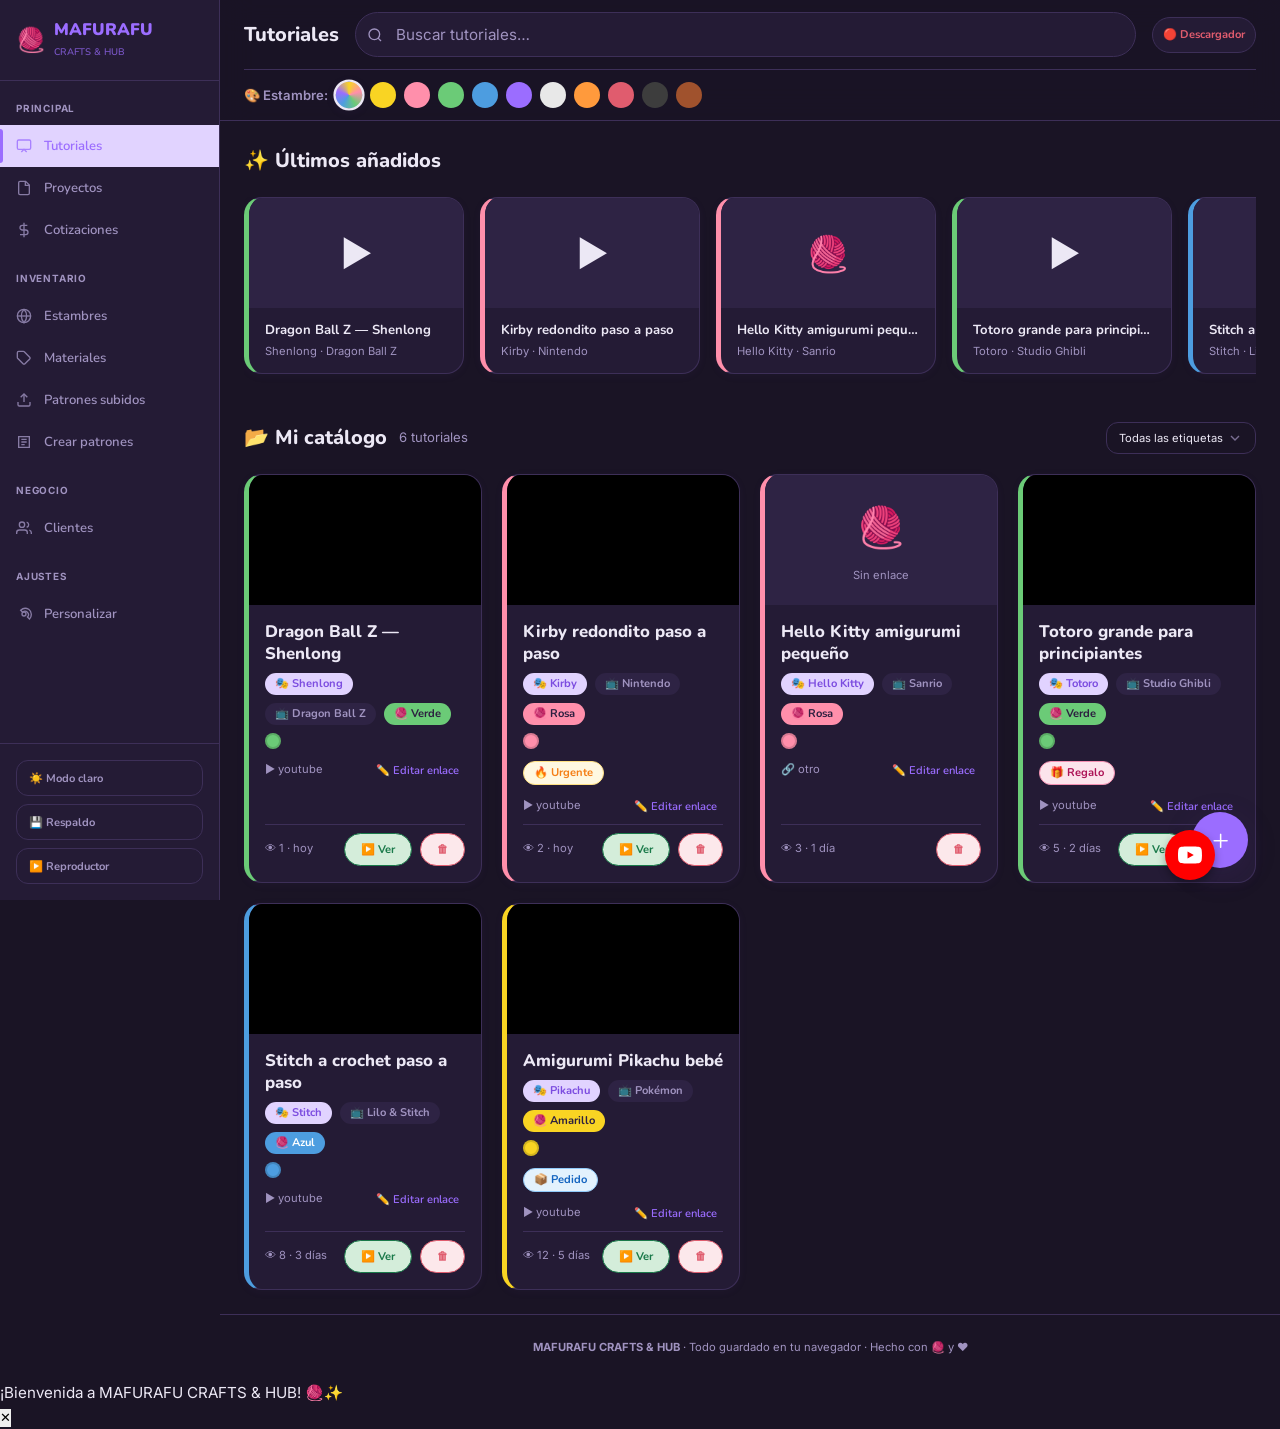
==== commit 778fe129: "cambios estitocs y funiconales" ====
--- a/index2.html
+++ b/index2.html
@@ -9,7 +9,11 @@
   <!-- FUENTES CARGADAS: Nunito · Inter · Pacifico · Playfair Display · Quicksand -->
   <link href="https://fonts.googleapis.com/css2?family=Nunito:wght@400;600;700;800;900&family=Inter:wght@400;500;600&family=Pacifico&family=Playfair+Display:wght@700;900&family=Quicksand:wght@500;700&display=swap" rel="stylesheet"/>
   <link rel="stylesheet" href="styles.css"/>
-  <!-- Librería para exportar patrones escritos a PDF -->
+  <!-- Librerías para importar y exportar patrones escritos -->
+  <script>
+    window.pdfjsReady = import('https://cdnjs.cloudflare.com/ajax/libs/pdf.js/4.10.38/pdf.min.mjs');
+  </script>
+  <script src="https://cdnjs.cloudflare.com/ajax/libs/mammoth/1.8.0/mammoth.browser.min.js"></script>
   <script src="https://cdnjs.cloudflare.com/ajax/libs/jspdf/2.5.1/jspdf.umd.min.js"></script>
 </head>
 <body>
@@ -83,8 +87,12 @@
           <button class="backup-menu-item" data-export-section="projects">🧶 Solo proyectos</button>
           <button class="backup-menu-item" data-export-section="yarns">🎨 Solo estambres</button>
           <button class="backup-menu-item" data-export-section="clients">👥 Solo clientes</button>
+          <button class="backup-menu-item" data-export-section="materials">📦 Solo materiales</button>
+          <button class="backup-menu-item" data-export-section="uploads">📤 Solo patrones subidos</button>
+          <button class="backup-menu-item" data-export-section="categories">🏷️ Solo categorías</button>
           <div class="backup-menu-divider"></div>
           <button class="backup-menu-item" id="import-btn">📂 Importar JSON</button>
+          <input type="file" id="import-file-input" accept="application/json,.json" hidden/>
         </div>
       </div>
       <!-- Reproductor flotante -->
@@ -300,8 +308,8 @@
           <input class="form-input" type="text" id="cp-title" placeholder="Ej. Amigurumi paso a paso" maxlength="80"/>
           <div class="create-pattern-file-row">
             <label class="btn-secondary" for="cp-file-input">📂 Abrir archivo</label>
-            <input type="file" id="cp-file-input" accept=".txt,.md,.html,.htm,text/plain,text/markdown,text/html" hidden/>
-            <span class="form-hint">Puedes abrir TXT, Markdown o HTML para editarlo.</span>
+            <input type="file" id="cp-file-input" accept=".txt,.md,.html,.htm,.pdf,.docx,text/plain,text/markdown,text/html,application/pdf,application/vnd.openxmlformats-officedocument.wordprocessingml.document" hidden/>
+            <span class="form-hint">Puedes abrir TXT, Markdown, HTML, PDF o Word (.docx) para editarlo.</span>
           </div>
           <label class="form-label create-pattern-label" for="cp-editor">Patrón escrito</label>
           <div class="pattern-toolbar" data-target="cp-editor">
@@ -412,6 +420,7 @@
 
 <!-- FAB contextual -->
 <button class="fab" id="fab-btn" title="Agregar nuevo" aria-label="Agregar">+</button>
+<div id="toast-container" aria-live="polite"></div>
 
 <!-- ═══════════════════════════════════════════
      REPRODUCTOR FLOTANTE ARRASTRABLE
@@ -575,9 +584,10 @@
 <div class="modal-overlay" id="modal-proyecto">
   <div class="modal-box modal-wide">
     <div class="modal-header">
-      <h2 class="modal-title">🧶 Nuevo proyecto</h2>
+      <h2 class="modal-title" id="proyecto-modal-title">🧶 Nuevo proyecto</h2>
       <button class="modal-close" data-modal="modal-proyecto">✕</button>
     </div>
+    <input type="hidden" id="p-edit-id" value=""/>
     <div class="form-row">
       <div class="form-group">
         <label class="form-label">Nombre del proyecto <span class="req">*</span></label>
@@ -602,6 +612,20 @@
       <div class="form-group">
         <label class="form-label">Número de colores de estambre</label>
         <input class="form-input" type="number" id="p-num-colors" placeholder="1" min="1" max="20" value="1"/>
+      </div>
+    </div>
+    <div class="form-group">
+      <label class="form-label" for="p-photo-input">Foto de referencia del patrón</label>
+      <div class="project-photo-picker">
+        <label class="project-photo-upload" for="p-photo-input">
+          <span>📷</span>
+          <small>Clic aquí para seleccionar imagen</small>
+        </label>
+        <input type="file" id="p-photo-input" accept="image/*" hidden/>
+        <div class="project-photo-preview" id="p-photo-preview" hidden>
+          <img id="p-photo-preview-img" alt="Vista previa del patrón"/>
+          <button type="button" class="project-photo-remove" id="p-photo-remove" title="Quitar foto" aria-label="Quitar foto">×</button>
+        </div>
       </div>
     </div>
     <!-- Colores del proyecto -->
@@ -643,6 +667,11 @@
           <option value="40">Demasiados det. (+40%)</option>
         </select>
       </div>
+    </div>
+    <div class="form-group">
+      <label class="form-label">Precio estimado / de venta (MXN, opcional)</label>
+      <input class="form-input" type="number" id="p-precio" placeholder="Se calcula automáticamente si lo dejas vacío" min="0" step="0.01"/>
+      <p class="form-hint">Déjalo vacío para que se calcule solo a partir del material, las horas y el nivel de detalle. Si escribes un valor, ese será el precio mostrado y podrás editarlo después.</p>
     </div>
     <div class="form-group">
       <label class="form-label">Notas / descripción</label>
@@ -778,6 +807,7 @@
       <h2 class="modal-title">🎉 Marcar como terminado</h2>
       <button class="modal-close" data-modal="modal-finish">✕</button>
     </div>
+    <input type="hidden" id="finish-project-id"/>
     <div class="form-group">
       <label class="form-label">Precio final de venta (MXN)</label>
       <input class="form-input" type="number" id="f-precio-real" placeholder="0.00" min="0" step="0.01"/>
--- a/styles.css
+++ b/styles.css
@@ -1102,12 +1102,135 @@
 .project-card:hover { transform: translateY(-3px); box-shadow: var(--shadow-md); }
 .project-card-header { padding: var(--space-4); border-bottom: 1px solid var(--color-border); display: flex; align-items: flex-start; gap: var(--space-3); }
 .project-card-body { padding: var(--space-4); display: flex; flex-direction: column; gap: var(--space-2); }
-.project-card-footer { padding: var(--space-3) var(--space-4); background: var(--color-surface-alt); border-top: 1px solid var(--color-border); display: flex; gap: var(--space-2); flex-wrap: wrap; align-items: center; }
-.project-title { font-family: var(--font-display); font-weight: 800; font-size: var(--fs-md); flex: 1; }
-.project-days { font-size: var(--fs-xs); font-weight: 600; color: var(--color-text-muted); background: var(--color-surface-alt); padding: 2px 8px; border-radius: var(--radius-full); white-space: nowrap; }
+.project-card-footer { padding: var(--space-3) var(--space-4); background: var(--color-surface-alt); border-top: 1px solid var(--color-border); display: flex; gap: var(--space-2); flex-wrap: nowrap; align-items: stretch; }
+.project-card-footer button { white-space: nowrap; }
+.project-title { font-family: var(--font-display); font-weight: 800; font-size: var(--fs-md); flex: 1; min-width: 0; white-space: nowrap; overflow: hidden; text-overflow: ellipsis; }
+.project-card-title-row { display: flex; align-items: center; gap: var(--space-2); margin-bottom: var(--space-2); }
+.project-status-control { flex: 0 0 auto; }
+.project-status-select {
+  min-width: 132px;
+  padding: 6px 28px 6px 10px;
+  border: 1.5px solid var(--color-border);
+  border-radius: var(--radius-full);
+  background-color: var(--color-surface-alt);
+  color: var(--color-text);
+  font-family: var(--font-display);
+  font-size: var(--fs-xs);
+  font-weight: 800;
+  cursor: pointer;
+}
+.project-status-select.status-pendiente { background-color: #fff3cd; color: #856404; border-color: #f0d98a; }
+.project-status-select.status-progreso { background-color: #cce5ff; color: #004085; border-color: #90caf9; }
+.project-status-select.status-terminado { background-color: #d4edda; color: #155724; border-color: #9bd1aa; }
+.project-status-select.status-entregado { background-color: #d1ecf1; color: #0c5460; border-color: #9ccbd3; }
+.project-status-select:focus { outline: 2px solid var(--color-accent-soft); border-color: var(--color-accent); }
+.sr-only { position: absolute; width: 1px; height: 1px; padding: 0; margin: -1px; overflow: hidden; clip: rect(0, 0, 0, 0); white-space: nowrap; border: 0; }
+.project-days { font-size: var(--fs-xs); font-weight: 600; color: var(--color-text-muted); background: var(--color-surface-alt); padding: 2px 8px; border-radius: var(--radius-full); white-space: nowrap; flex-shrink: 0; }
 
 .project-photos { display: flex; gap: var(--space-2); flex-wrap: wrap; margin-top: var(--space-2); }
 .project-photo { width: 72px; height: 72px; object-fit: cover; border-radius: var(--radius-md); border: 1.5px solid var(--color-border); cursor: pointer; }
+.project-reference-photo {
+  width: 76px;
+  height: 76px;
+  object-fit: cover;
+  border-radius: var(--radius-md);
+  border: 2px solid var(--color-accent);
+  box-shadow: var(--shadow-sm);
+}
+/* Avatar circular de la tarjeta de proyecto, mismo estilo que el
+   avatar del expositor: foto o inicial dentro de un círculo, con
+   botón de editar (lápiz) sobrepuesto en la esquina. */
+.project-avatar-wrap { position: relative; flex-shrink: 0; }
+.project-avatar {
+  width: 64px;
+  height: 64px;
+  border-radius: var(--radius-full);
+  object-fit: cover;
+  border: 3px solid var(--color-border);
+  background: var(--color-accent-soft);
+  display: flex;
+  align-items: center;
+  justify-content: center;
+  font-family: var(--font-display);
+  font-weight: 800;
+  font-size: 1.4rem;
+  color: var(--color-accent);
+  overflow: hidden;
+}
+.project-avatar img { width: 100%; height: 100%; object-fit: cover; border-radius: var(--radius-full); cursor: pointer; }
+.project-avatar-edit-btn {
+  position: absolute;
+  bottom: -2px;
+  right: -2px;
+  width: 22px;
+  height: 22px;
+  border-radius: var(--radius-full);
+  border: none;
+  background: var(--color-accent);
+  color: #fff;
+  font-size: .7rem;
+  display: flex;
+  align-items: center;
+  justify-content: center;
+  cursor: pointer;
+  box-shadow: 0 1px 4px rgba(0,0,0,.2);
+  transition: background var(--transition);
+}
+.project-avatar-edit-btn:hover { background: var(--color-accent-dark); }
+/* Picker de foto de referencia del proyecto: estilo "avatar circular",
+   igual que la foto de perfil/logotipo al crear un expositor. */
+.project-photo-picker { position: relative; width: 96px; height: 96px; }
+.project-photo-upload {
+  position: absolute;
+  inset: 0;
+  width: 96px;
+  height: 96px;
+  display: flex;
+  flex-direction: column;
+  align-items: center;
+  justify-content: center;
+  gap: 2px;
+  border: 2px dashed var(--color-accent);
+  border-radius: 50%;
+  background: var(--color-accent-soft);
+  color: var(--color-accent-dark);
+  cursor: pointer;
+  text-align: center;
+  transition: background var(--transition), color var(--transition);
+}
+.project-photo-upload:hover { background: var(--color-accent); color: #fff; }
+.project-photo-upload span { font-size: 1.6rem; line-height: 1; }
+.project-photo-upload strong { font-size: var(--fs-xs); }
+.project-photo-upload small { font-size: 8.5px; line-height: 1.1; padding: 0 6px; }
+.project-photo-preview { position: absolute; inset: 0; width: 96px; height: 96px; z-index: 1; }
+.project-photo-preview img { width: 100%; height: 100%; object-fit: cover; border-radius: 50%; border: 3px solid var(--color-accent); }
+.project-photo-remove {
+  position: absolute;
+  top: -6px;
+  right: -6px;
+  width: 24px;
+  height: 24px;
+  border-radius: 50%;
+  border: none;
+  background: var(--color-danger);
+  color: #fff;
+  font-size: 14px;
+  line-height: 1;
+  cursor: pointer;
+  display: flex;
+  align-items: center;
+  justify-content: center;
+}
+.slot-edit-yarn {
+  width: 30px;
+  height: 30px;
+  flex: 0 0 30px;
+  border: 1.5px solid var(--color-border);
+  border-radius: var(--radius-md);
+  background: var(--color-surface-alt);
+  font-size: .8rem;
+}
+.slot-edit-yarn:hover { background: var(--color-accent-soft); border-color: var(--color-accent); }
 .project-photo-add {
   width: 72px; height: 72px;
   border-radius: var(--radius-md);
@@ -1576,6 +1699,16 @@
   flex-shrink: 0;
 }
 .card-color-dot.is-secundario { border-style: dashed; }
+.project-color-chip {
+  display: inline-flex; align-items: center; gap: 6px;
+  font-size: var(--fs-xs);
+  background: var(--color-surface-alt);
+  border-radius: var(--radius-full);
+  padding: 3px 10px 3px 6px;
+}
+.project-color-chip em { font-style: normal; color: var(--color-text-muted); }
+
+/* Edición inline dentro de la tarjeta de proyecto */
 
 /* Toggle Primario/Secundario dentro de un slot de color de proyecto */
 .slot-type-toggle { display: flex; gap: 4px; flex-shrink: 0; }
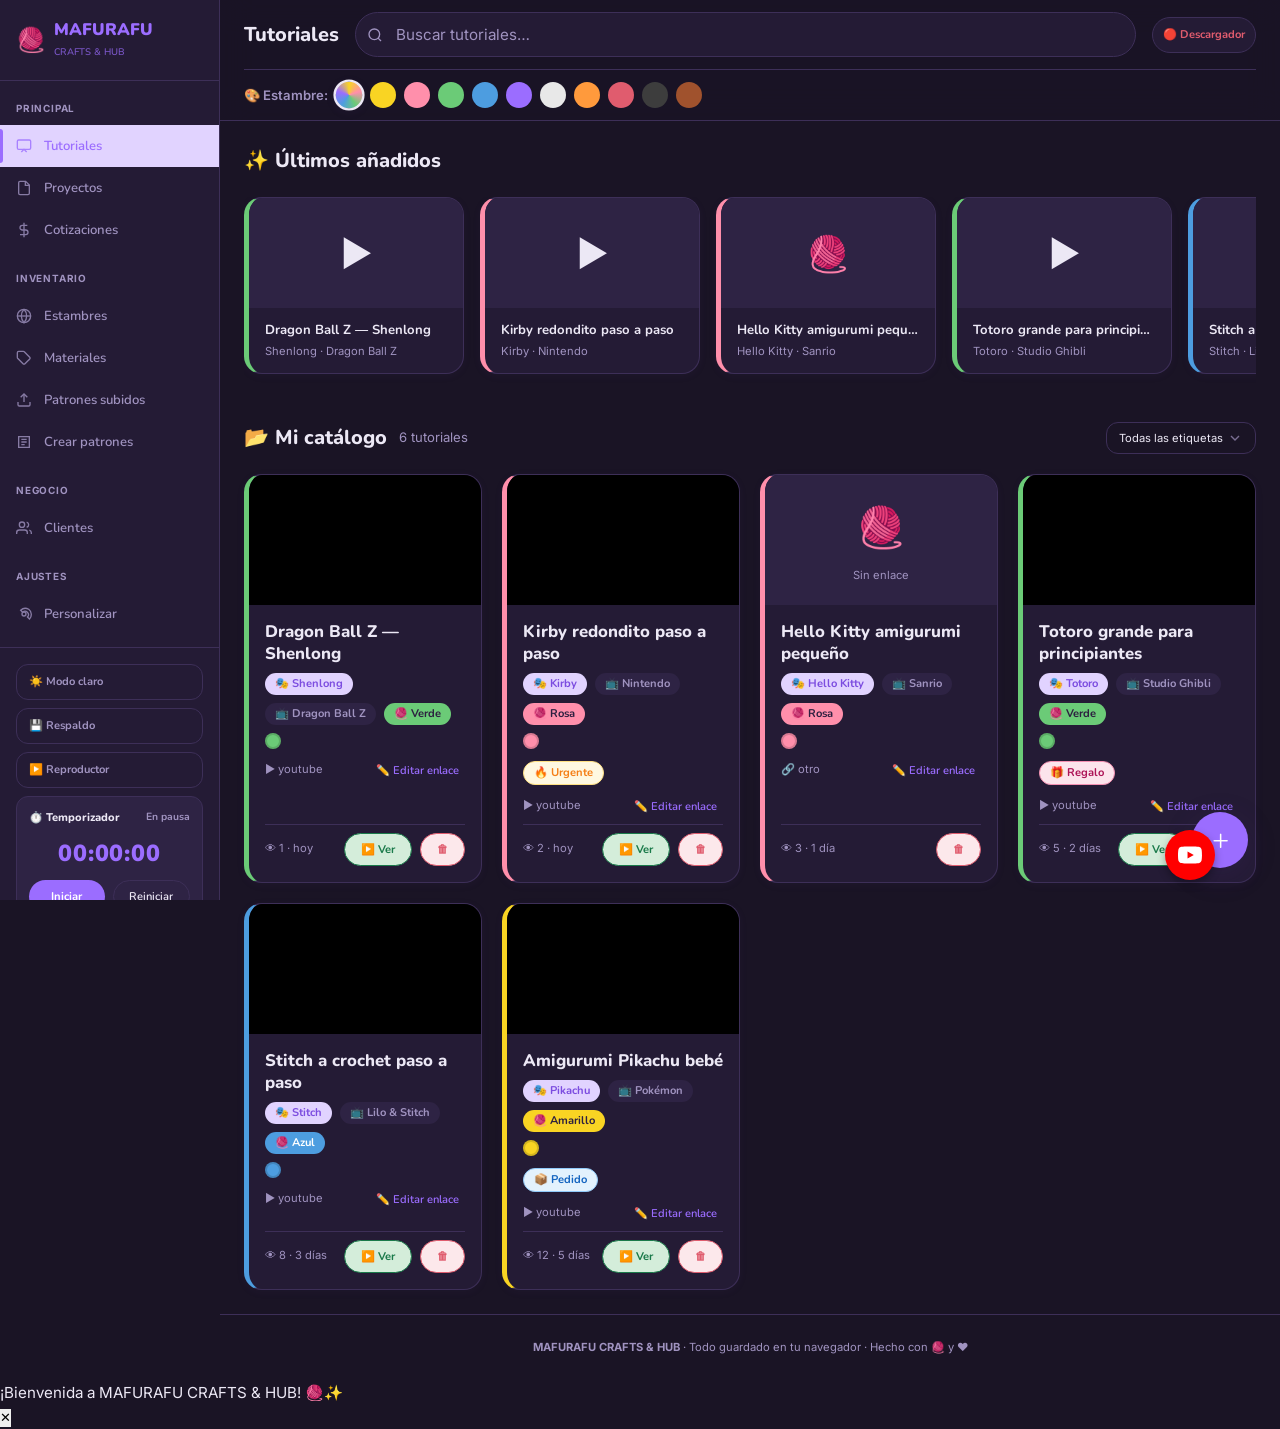
==== commit 06dbf47f: "UNOS CUANTOS MAS CAMBIOS (UN CRONOMETRO)" ====
--- a/index2.html
+++ b/index2.html
@@ -99,6 +99,17 @@
       <button class="btn-icon" id="open-player-btn" style="width:100%;border-radius:var(--radius-md);gap:var(--space-2);font-size:var(--fs-xs);font-weight:700;font-family:var(--font-display);justify-content:flex-start;padding:0 var(--space-3);">
         ▶️ Reproductor
       </button>
+      <div class="work-timer" id="work-timer">
+        <div class="work-timer-heading">
+          <span>⏱️ Temporizador</span>
+          <span class="work-timer-status" id="work-timer-status">En pausa</span>
+        </div>
+        <div class="work-timer-display" id="work-timer-display">00:00:00</div>
+        <div class="work-timer-actions">
+          <button type="button" class="btn-primary work-timer-start" id="work-timer-start">Iniciar</button>
+          <button type="button" class="btn-secondary work-timer-reset" id="work-timer-reset">Reiniciar</button>
+        </div>
+      </div>
     </div>
   </aside>
   <!-- Botón flotante con ícono de YouTube -->
--- a/styles.css
+++ b/styles.css
@@ -176,6 +176,47 @@
   gap: var(--space-2);
   position: relative;
 }
+
+.work-timer {
+  padding: var(--space-3);
+  border: 1px solid var(--color-border);
+  border-radius: var(--radius-md);
+  background: var(--color-surface-alt);
+}
+.work-timer-heading {
+  display: flex;
+  align-items: center;
+  justify-content: space-between;
+  gap: var(--space-2);
+  color: var(--color-text);
+  font-family: var(--font-display);
+  font-size: var(--fs-xs);
+  font-weight: 800;
+}
+.work-timer-status {
+  color: var(--color-text-muted);
+  font-size: 0.65rem;
+  font-weight: 700;
+}
+.work-timer-status.is-running { color: var(--color-success); }
+.work-timer-display {
+  margin: var(--space-2) 0;
+  color: var(--color-accent);
+  font-family: var(--font-display);
+  font-size: 1.45rem;
+  font-variant-numeric: tabular-nums;
+  font-weight: 900;
+  letter-spacing: .04em;
+  text-align: center;
+}
+.work-timer-actions { display: flex; gap: var(--space-2); }
+.work-timer-actions button {
+  flex: 1;
+  padding: var(--space-2);
+  font-size: var(--fs-xs);
+}
+.work-timer-start { background: var(--color-accent); }
+.work-timer-reset { background: var(--color-surface); }
 
 .main-area { flex: 1; min-width: 0; display: flex; flex-direction: column; }
 .header {
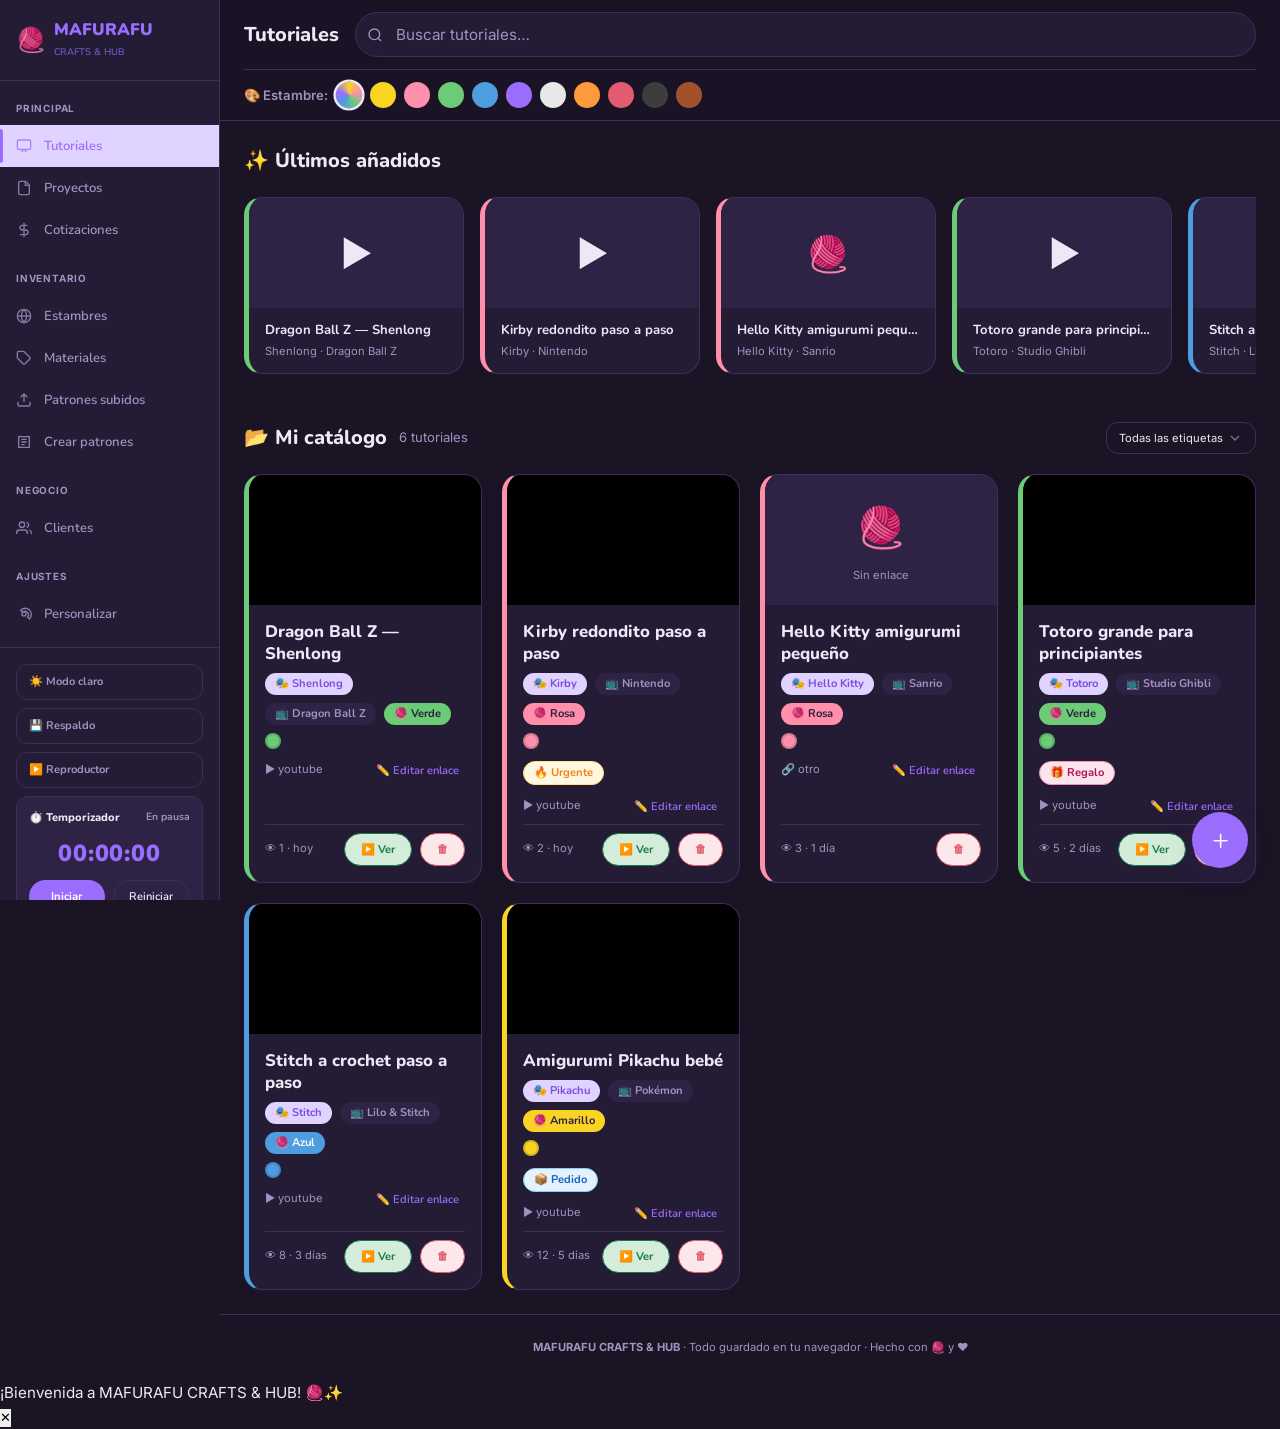
==== commit 4bcb399f: "auditoi¿oria de claude lista y lsita para produccion" ====
--- a/index2.html
+++ b/index2.html
@@ -112,24 +112,6 @@
       </div>
     </div>
   </aside>
-  <!-- Botón flotante con ícono de YouTube -->
-<button id="yt-toggle-btn" class="yt-btn" title="Pegar enlace de YouTube">
-  <svg width="24" height="24" viewBox="0 0 24 24" fill="currentColor">
-    <path d="M23.498 6.186a3.016 3.016 0 0 0-2.122-2.136C19.505 3.545 12 3.545 12 3.545s-7.505 0-9.377.505A3.017 3.017 0 0 0 .502 6.186C0 8.07 0 12 0 12s0 3.93.502 5.814a3.016 3.016 0 0 0 2.122 2.136c1.871.505 9.376.505 9.376.505s7.505 0 9.377-.505a3.015 3.015 0 0 0 2.122-2.136C24 15.93 24 12 24 12s0-3.93-.502-5.814zM9.545 15.568V8.432L15.818 12l-6.273 3.568z"/>
-  </svg>
-</button>
-
-<!-- Ventana/Pestaña emergente -->
-<div id="yt-modal" class="yt-modal hidden">
-  <div class="yt-modal-content">
-    <h3>Descargar de YouTube</h3>
-    <input type="text" id="yt-url-input" placeholder="Pega el enlace aquí (https://...)">
-    <div class="yt-actions">
-      <button id="yt-download-btn" class="btn-primary">Descargar</button>
-      <button id="yt-close-btn" class="btn-secondary">Cancelar</button>
-    </div>
-  </div>
-</div>
 
   <!-- Overlay para cerrar sidebar en móvil -->
   <div class="sidebar-overlay" id="sidebar-overlay"></div>
@@ -149,11 +131,6 @@
         <div class="search-wrap">
           <svg width="16" height="16" fill="none" stroke="currentColor" stroke-width="2" viewBox="0 0 24 24"><circle cx="11" cy="11" r="8"/><path d="m21 21-4.35-4.35"/></svg>
           <input type="search" id="search-input" class="search-input" placeholder="Buscar…" autocomplete="off"/>
-        </div>
-        <div class="header-actions">
-          <button class="btn-icon" id="downloader-status-btn" title="Estado del descargador" style="font-size:.7rem;font-weight:700;gap:4px;width:auto;padding:0 10px;">
-            🔴 Descargador
-          </button>
         </div>
       </div>
       <!-- Paleta de colores (solo en tutoriales y proyectos) -->
@@ -528,16 +505,6 @@
       </div>
       <p class="form-hint">YouTube se incrusta automáticamente. Otros tipos se abren en nueva pestaña.</p>
     </div>
-    <!-- DESCARGAR VIDEO -->
-    <div class="form-group" id="tut-download-row" style="display:none">
-      <label class="form-label">⬇️ Descargador</label>
-      <div style="display:flex;gap:var(--space-2);align-items:center;flex-wrap:wrap">
-        <button type="button" class="btn-secondary" id="tut-get-info-btn" style="font-size:var(--fs-xs)">🔍 Obtener info</button>
-        <button type="button" class="btn-secondary" id="tut-transcript-btn" style="font-size:var(--fs-xs)">📝 Transcripción</button>
-        <button type="button" class="btn-primary" id="tut-download-btn" style="font-size:var(--fs-xs)">⬇️ Descargar video</button>
-      </div>
-      <div id="tut-download-result" style="margin-top:var(--space-2);font-size:var(--fs-xs);color:var(--color-text-muted)"></div>
-    </div>
     <!-- PATRÓN ESCRITO (con color para marcar cambios de estambre) -->
     <div class="form-group">
       <label class="form-label">📝 Patrón escrito (opcional)</label>
@@ -900,15 +867,6 @@
     </div>
   </div>
 </div>
-<!-- Fila de descarga por Python (se muestra solo si el tipo es youtube) -->
-<div id="tut-download-row" style="display: none; margin-top: 15px; padding-top: 10px; border-top: 1px dashed var(--color-border);">
-  <label style="font-weight: 700; font-size: 0.85rem; margin-bottom: 8px; display: block;">⚡ Herramientas de descarga local</label>
-  <div style="display: flex; gap: 8px; flex-wrap: wrap;">
-    <button type="button" class="btn-secondary" id="tut-get-info-btn" style="font-size: 0.8rem;">🔍 Info video</button>
-    <button type="button" class="btn-primary" id="tut-download-btn" style="font-size: 0.8rem;">⬇️ Descargar MP4</button>
-  </div>
-  <div id="tut-download-result" style="margin-top: 8px; font-size: 0.8rem; color: var(--color-text-muted);"></div>
-</div>
 
 <script src="app.js"></script>
 </body>
--- a/styles.css
+++ b/styles.css
@@ -1445,15 +1445,22 @@
   position: fixed;
   bottom: var(--space-8);
   right: var(--space-8);
-  width: 320px;
+  width: 340px;
+  height: 240px;
+  min-width: 260px;
+  min-height: 180px;
+  max-width: 92vw;
+  max-height: 85vh;
   background: var(--color-surface);
   border: 1.5px solid var(--color-border);
   border-radius: var(--radius-md);
   box-shadow: var(--shadow-lg);
   z-index: 250;
   overflow: hidden;
-}
-.float-player.open { display: block; }
+  resize: both;
+  flex-direction: column;
+}
+.float-player.open { display: flex; }
 .float-player-header {
   background: var(--color-surface-alt);
   padding: var(--space-2) var(--space-3);
@@ -1464,6 +1471,7 @@
   border-bottom: 1px solid var(--color-border);
   font-size: var(--fs-xs);
   font-weight: 700;
+  flex-shrink: 0;
 }
 .float-player-title {
   flex: 1;
@@ -1481,8 +1489,8 @@
 .float-player-close:hover { color: var(--color-danger); }
 .float-player-body {
   position: relative;
-  padding-bottom: 56.25%;
-  height: 0;
+  flex: 1;
+  min-height: 0;
   background: #000;
 }
 .float-player-body iframe {
@@ -1528,61 +1536,6 @@
   .page-content { padding: var(--space-4); }
   .fab { bottom: var(--space-4); right: var(--space-4); }
 }
-/* 19. descargador de videos */
-.yt-btn {
-  position: fixed;
-  bottom: 20px;
-  left: 50%;
-  transform: translateX(1050%);
-  background-color: #ff0000;
-  color: #ffffff;
-  border: none;
-  border-radius: 50%;
-  width: 50px;
-  height: 50px;
-  cursor: pointer;
-  display: flex;
-  align-items: center;
-  justify-content: center;
-  box-shadow: 0 4px 8px rgba(0, 0, 0, 0.3);
-  z-index: 1000;
-}
-
-.yt-modal {
-  position: fixed;
-  top: 0; left: 0; width: 100%; height: 100%;
-  background-color: rgba(0, 0, 0, 0.6);
-  display: flex;
-  align-items: center;
-  justify-content: center;
-  z-index: 1001;
-}
-
-.yt-modal.hidden { display: none; }
-
-.yt-modal-content {
-  background: #ffffff;
-  padding: 24px;
-  border-radius: 8px;
-  width: 90%;
-  max-width: 400px;
-  color: #333;
-}
-
-.yt-modal-content input {
-  width: 100%;
-  padding: 10px;
-  margin: 15px 0;
-  border: 1px solid #ccc;
-  border-radius: 4px;
-  box-sizing: border-box;
-}
-
-.yt-actions {
-  display: flex;
-  justify-content: flex-end;
-  gap: 10px;
-}
 /* ═══ MÓDULO: TARJETAS FIJADAS (PIN) ═══════════════════════
    Estilos para tarjetas de tutorial y proyecto marcadas como
    fijadas (pinned). El badge aparece en la esquina superior.
